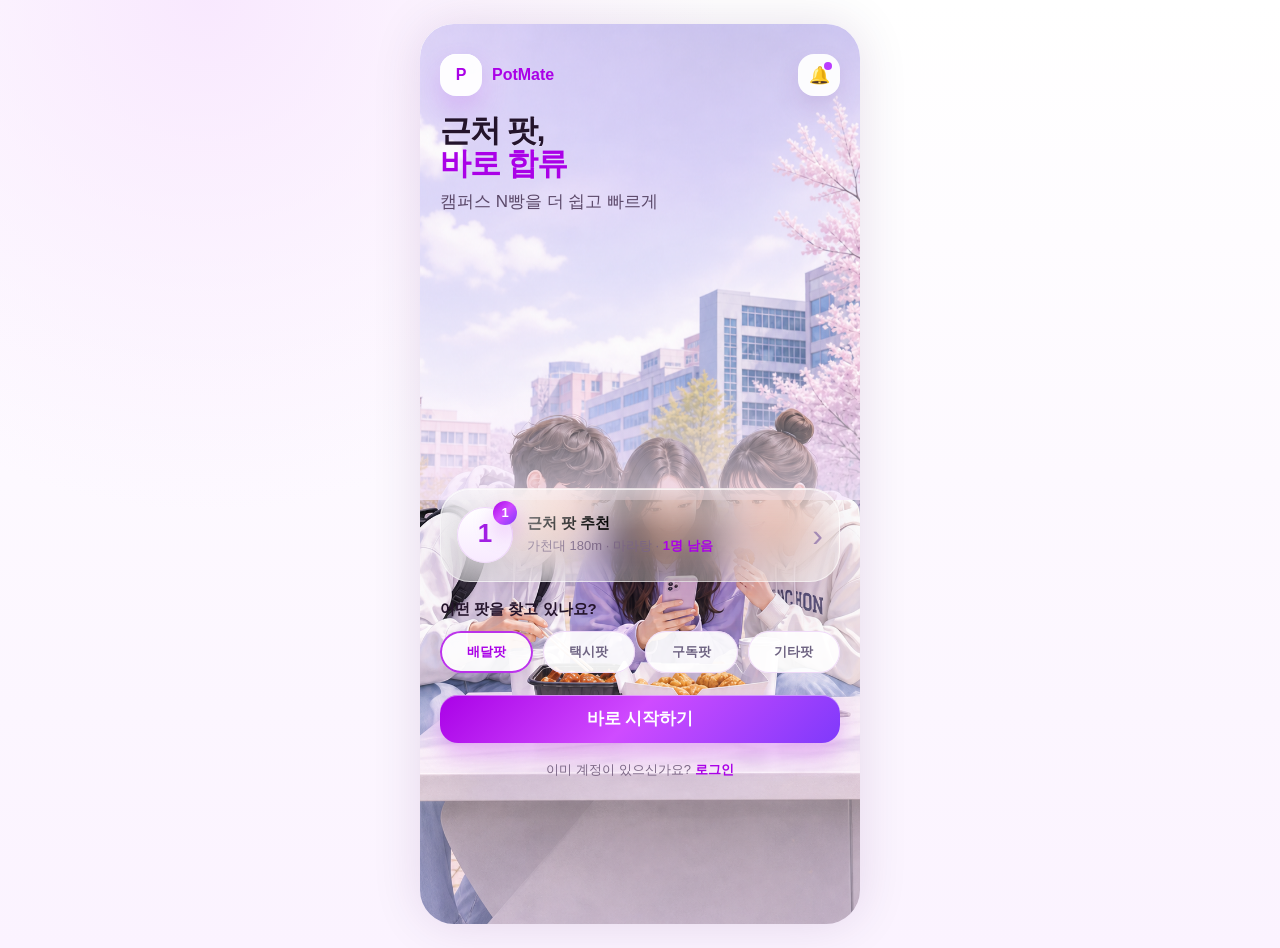
==== potmate_demo.html @ 14257d9a "style: refine onboarding spotlight and home card sizing" ====
<!DOCTYPE html>
<html lang="ko">
<head>
  <meta charset="UTF-8">
  <meta name="viewport" content="width=device-width, initial-scale=1.0">
  <title>팟메이트(PotMate) 데모</title>
  <style>
:root {
  --color-main: #AA01E7;
  --color-soft: #F8E7FE;
  --color-ink: #24142B;
  --color-muted: #7B6685;
  --color-line: #EFD8F8;
  --color-card: rgba(255, 255, 255, 0.9);
  --color-success: #1E9B68;
  --color-warning: #D86A00;
  --gradient-main: linear-gradient(135deg, #AA01E7 0%, #CF4BFF 48%, #7F39FB 100%);
  --gradient-soft: linear-gradient(145deg, #FFFFFF 0%, #F8E7FE 100%);
  --gradient-onboarding: linear-gradient(160deg, #FFFFFF 0%, #FDF7FF 34%, #F8E7FE 68%, #F1D8FB 100%);
  --gradient-hub: linear-gradient(145deg, rgba(255, 255, 255, 0.98) 0%, rgba(248, 231, 254, 0.96) 44%, rgba(241, 216, 251, 0.95) 100%);
  --shadow-card: 0 18px 42px rgba(91, 17, 125, 0.14);
  --shadow-button: 0 12px 24px rgba(170, 1, 231, 0.28), inset 0 1px 0 rgba(255, 255, 255, 0.45);
  font-family: "Pretendard", "SUIT", -apple-system, BlinkMacSystemFont, "Segoe UI", sans-serif;
}

* {
  box-sizing: border-box;
}

html,
body {
  min-height: 100%;
}

body {
  min-height: 100vh;
  margin: 0;
  color: var(--color-ink);
  background:
    radial-gradient(circle at 16% 0%, rgba(248, 231, 254, 0.95), transparent 32rem),
    linear-gradient(180deg, #fff 0%, #fbf3ff 100%);
}

button,
input,
select,
textarea {
  font: inherit;
}

button {
  border: 0;
  cursor: pointer;
}

em {
  font-style: normal;
}

.mobile-shell {
  position: relative;
  width: min(100%, 440px);
  min-height: 100vh;
  margin: 0 auto;
  overflow: hidden;
  background: linear-gradient(180deg, #fff 0%, #fdf8ff 48%, #f8edff 100%);
  box-shadow: 0 0 50px rgba(58, 19, 84, 0.12);
}

.screen {
  min-height: 100vh;
  padding: 22px 18px 102px;
}

.screen-enter {
  animation: screenEnter 220ms ease;
}

@keyframes screenEnter {
  from {
    opacity: 0;
    transform: translateY(8px);
  }
  to {
    opacity: 1;
    transform: translateY(0);
  }
}

.onboarding-screen {
  position: relative;
  display: grid;
  align-content: start;
  gap: 18px;
  min-height: 100vh;
  padding: 30px 20px 28px;
  color: var(--color-ink);
  overflow: hidden;
  isolation: isolate;
  background:
    radial-gradient(circle at 18% 14%, rgba(255, 255, 255, 0.92), transparent 9rem),
    radial-gradient(circle at 82% 10%, rgba(222, 180, 247, 0.5), transparent 8rem),
    radial-gradient(circle at 70% 78%, rgba(170, 1, 231, 0.12), transparent 11rem),
    var(--gradient-onboarding);
}

.onboarding-screen > * {
  position: relative;
  z-index: 1;
}

.onboarding-screen--scene {
  background:
    radial-gradient(circle at 16% 10%, rgba(255, 255, 255, 0.88), transparent 10rem),
    radial-gradient(circle at 84% 8%, rgba(231, 198, 250, 0.48), transparent 11rem),
    linear-gradient(180deg, rgba(255, 255, 255, 0.88) 0%, rgba(255, 255, 255, 0.58) 17%, rgba(255, 255, 255, 0.14) 36%, rgba(250, 240, 255, 0.18) 58%, rgba(247, 231, 254, 0.84) 100%);
}

.onboarding-scene-layer,
.onboarding-screen--scene::before {
  position: absolute;
  inset: 0;
}

.onboarding-scene-layer {
  z-index: 0;
  background-repeat: no-repeat;
  background-position: center top;
  background-size: 112% auto;
  transform: scale(1.02);
  pointer-events: none;
}

.onboarding-screen--scene::before {
  content: "";
  z-index: 0;
  pointer-events: none;
  background:
    linear-gradient(180deg, rgba(255, 255, 255, 0.72) 0%, rgba(255, 255, 255, 0.44) 16%, rgba(255, 255, 255, 0.08) 31%, rgba(255, 255, 255, 0) 43%, rgba(255, 255, 255, 0.04) 56%, rgba(247, 236, 253, 0.38) 74%, rgba(247, 236, 253, 0.92) 100%);
}

.onboarding-header,
.onboarding-brand,
.onboarding-action-card {
  display: flex;
  align-items: center;
}

.onboarding-header {
  justify-content: space-between;
}

.onboarding-brand {
  gap: 10px;
  font-weight: 900;
  color: var(--color-main);
}

.brand-icon {
  display: grid;
  width: 42px;
  height: 42px;
  place-items: center;
  border-radius: 16px;
  color: var(--color-main);
  background: rgba(255, 255, 255, 0.96);
  box-shadow: inset 0 1px 0 #fff, 0 14px 30px rgba(170, 1, 231, 0.16);
}

.onboarding-alert {
  position: relative;
  display: grid;
  width: 42px;
  height: 42px;
  place-items: center;
  border-radius: 16px;
  color: #6d2cc4;
  background: rgba(255, 255, 255, 0.94);
  box-shadow: 0 12px 26px rgba(89, 21, 124, 0.12);
  font-size: 17px;
}

.onboarding-alert i {
  position: absolute;
  top: 8px;
  right: 8px;
  width: 8px;
  height: 8px;
  border-radius: 50%;
  background: #bb3cff;
}

.onboarding-copy h1 {
  margin: 0;
  font-size: 31px;
  line-height: 1.08;
  letter-spacing: -0.04em;
  text-shadow: 0 1px 0 rgba(255, 255, 255, 0.22);
}

.onboarding-copy h1 span {
  color: var(--color-main);
}

.onboarding-copy p {
  margin: 10px 0 0;
  color: rgba(76, 57, 90, 0.9);
  font-size: 17px;
  line-height: 1.35;
}

.onboarding-photo-card {
  min-height: 272px;
  margin: -4px -20px -30px;
  background: transparent;
  box-shadow: none;
}

.onboarding-photo {
  width: 100%;
  height: 100%;
  background:
    linear-gradient(180deg, rgba(255, 255, 255, 0) 0%, rgba(255, 255, 255, 0.02) 54%, rgba(248, 233, 254, 0.74) 100%);
}

.onboarding-card-stack {
  display: grid;
  gap: 14px;
  margin-top: 0;
}

.onboarding-action-card {
  gap: 14px;
  padding: 18px 16px;
  border: 1px solid rgba(255, 255, 255, 0.58);
  border-radius: 24px;
  background: rgba(255, 255, 255, 0.42);
  box-shadow: 0 18px 40px rgba(82, 19, 114, 0.1);
  backdrop-filter: blur(18px) saturate(1.08);
}

.onboarding-action-card--spotlight {
  position: relative;
  width: 100%;
  text-align: left;
  border-radius: 30px;
  background:
    linear-gradient(145deg, rgba(255, 255, 255, 0.5) 0%, rgba(255, 255, 255, 0.2) 48%, rgba(255, 255, 255, 0.3) 100%);
  box-shadow:
    inset 0 1px 0 rgba(255, 255, 255, 0.72),
    inset 0 -12px 24px rgba(255, 255, 255, 0.08),
    0 22px 42px rgba(82, 19, 114, 0.12);
  backdrop-filter: blur(22px) saturate(1.15);
}

.onboarding-action-card--spotlight::before {
  content: "";
  position: absolute;
  inset: 1px;
  border-radius: 29px;
  background:
    radial-gradient(circle at 18% 16%, rgba(255, 255, 255, 0.55), transparent 28%),
    linear-gradient(180deg, rgba(255, 255, 255, 0.16) 0%, rgba(255, 255, 255, 0) 45%);
  pointer-events: none;
}

.onboarding-action-icon {
  position: relative;
  display: grid;
  width: 56px;
  height: 56px;
  flex: 0 0 56px;
  place-items: center;
  border-radius: 50%;
  color: #a220e4;
  background: linear-gradient(180deg, #fff 0%, #f8eaff 100%);
  box-shadow: inset 0 0 0 1px rgba(239, 216, 248, 0.95);
  font-size: 26px;
  font-weight: 900;
}

.onboarding-action-icon--pin span {
  position: relative;
  top: -1px;
}

.onboarding-action-icon--pin::after {
  content: "1";
  position: absolute;
  top: -6px;
  right: -4px;
  display: grid;
  width: 24px;
  height: 24px;
  place-items: center;
  border-radius: 50%;
  color: #fff;
  background: var(--gradient-main);
  box-shadow: 0 10px 22px rgba(170, 1, 231, 0.24);
  font-size: 13px;
}

.onboarding-action-copy {
  min-width: 0;
  flex: 1 1 auto;
}

.onboarding-action-copy strong {
  display: block;
  margin-bottom: 4px;
  font-size: 15px;
  white-space: nowrap;
  overflow: hidden;
  text-overflow: ellipsis;
}

.onboarding-action-copy p {
  margin: 0;
  color: var(--color-muted);
  font-size: 13px;
  line-height: 1.4;
  white-space: nowrap;
  overflow: hidden;
  text-overflow: ellipsis;
}

.onboarding-action-copy em {
  color: var(--color-main);
  font-weight: 900;
}

.onboarding-action-arrow {
  color: #a38ab4;
  font-size: 32px;
  line-height: 1;
}

.onboarding-chip-block {
  display: grid;
  gap: 12px;
}

.onboarding-chip-title {
  font-size: 15px;
}

.onboarding-chip-row {
  display: grid;
  grid-template-columns: repeat(4, minmax(0, 1fr));
  gap: 10px;
}

.onboarding-chip {
  display: inline-flex;
  min-height: 42px;
  align-items: center;
  justify-content: center;
  padding: 0 10px;
  border-radius: 999px;
  color: #6d6281;
  background: rgba(255, 255, 255, 0.92);
  box-shadow: inset 0 0 0 1px rgba(239, 216, 248, 0.92), 0 8px 18px rgba(89, 21, 124, 0.06);
  font-size: 13px;
  font-weight: 800;
  white-space: nowrap;
}

.onboarding-chip-button {
  width: 100%;
}

.onboarding-chip.is-active {
  color: var(--color-main);
  box-shadow: inset 0 0 0 2px rgba(170, 1, 231, 0.8), 0 10px 20px rgba(89, 21, 124, 0.08);
}

.onboarding-start-button {
  min-height: 56px;
  margin-top: 4px;
  font-size: 17px;
}

.onboarding-login-note {
  margin: 0;
  color: var(--color-muted);
  text-align: center;
  font-size: 13px;
}

.onboarding-login-note span {
  color: var(--color-main);
  font-weight: 900;
}

.onboarding-login-link {
  display: inline-flex;
  align-items: center;
  padding: 0;
  color: var(--color-main);
  background: transparent;
  font-weight: 900;
}

.login-card {
  padding: 18px;
  backdrop-filter: blur(16px);
}

.login-form {
  gap: 16px;
}

.floating-preview,
.form-stack,
.detail-stack,
.payment-stack,
.timeline-list,
.chat-list,
.coupon-grid {
  display: grid;
  gap: 14px;
}

.preview-card,
.glass-card,
.pot-card,
.history-card,
.settlement-row,
.coupon-card {
  border: 1px solid rgba(255, 255, 255, 0.88);
  border-radius: 24px;
  background: rgba(255, 255, 255, 0.82);
  box-shadow: var(--shadow-card);
}

.preview-card {
  padding: 18px;
  backdrop-filter: blur(16px);
}

.student-chip-row {
  display: flex;
  flex-wrap: wrap;
  gap: 8px;
  margin-top: 22px;
}

.student-chip-row--compact {
  margin-top: 18px;
}

.student-chip {
  display: inline-flex;
  align-items: center;
  min-height: 34px;
  padding: 0 14px;
  border-radius: 999px;
  color: #7d35b7;
  background: rgba(255, 255, 255, 0.82);
  box-shadow: inset 0 0 0 1px rgba(239, 216, 248, 0.92);
  font-size: 12px;
  font-weight: 800;
}

.home-hero-note {
  display: inline-flex;
  align-items: center;
  min-height: 32px;
  padding: 0 12px;
  border-radius: 999px;
  color: #8b2bc8;
  background: rgba(255, 255, 255, 0.86);
  box-shadow: inset 0 0 0 1px rgba(239, 216, 248, 0.92);
  font-size: 12px;
  font-weight: 900;
}

.hero-spotlight-card,
.hero-stat-card {
  border: 1px solid rgba(255, 255, 255, 0.88);
  background: rgba(255, 255, 255, 0.9);
  box-shadow: var(--shadow-card);
}

.hero-spotlight-card {
  display: grid;
  gap: 6px;
  margin-top: 16px;
  padding: 16px 18px;
  border-radius: 24px;
}

.hero-spotlight-card--inline {
  margin-top: 18px;
}

.hero-spotlight-card strong,
.hero-stat-card strong {
  font-size: 16px;
}

.hero-spotlight-card span,
.hero-stat-card span {
  color: var(--color-muted);
  line-height: 1.45;
}

.hero-stat-card {
  padding: 18px;
  border-radius: 24px;
  backdrop-filter: blur(14px);
}

.preview-card strong {
  display: block;
  margin-bottom: 6px;
}

.preview-card span,
.page-title p,
.card-copy,
.inline-note,
.history-card span,
.announcement,
.timeline-item p,
.coupon-card p,
.hub-highlight p {
  color: var(--color-muted);
  line-height: 1.55;
}

.gradient-button,
.secondary-button,
.ghost-button,
.danger-button {
  display: inline-flex;
  min-height: 48px;
  align-items: center;
  justify-content: center;
  gap: 8px;
  padding: 0 18px;
  border-radius: 18px;
  font-weight: 800;
  white-space: nowrap;
  line-height: 1.1;
}

.gradient-button {
  color: #fff;
  background: var(--gradient-main);
  box-shadow: var(--shadow-button);
}

.secondary-button {
  color: var(--color-main);
  background: #fff;
  box-shadow: inset 0 0 0 1px var(--color-line), 0 12px 26px rgba(80, 17, 110, 0.1);
}

.ghost-button {
  min-height: 38px;
  color: var(--color-main);
  background: var(--color-soft);
}

.danger-button {
  color: #B4234B;
  background: #FFE9F0;
}

.full-button {
  width: 100%;
}

.topbar,
.section-heading,
.pot-card__head,
.pot-card__footer,
.info-row,
.history-card,
.settlement-row,
.chat-header__title {
  display: flex;
  align-items: center;
  justify-content: space-between;
  gap: 12px;
}

.topbar {
  margin-bottom: 18px;
}

.topbar--hub {
  margin-bottom: 16px;
}

.location-pill,
.status-pill,
.category-badge,
.trust-badge {
  display: inline-flex;
  align-items: center;
  gap: 6px;
  border-radius: 999px;
  font-size: 12px;
  font-weight: 800;
}

.location-pill {
  padding: 9px 12px;
  color: var(--color-main);
  background: var(--color-soft);
}

.status-pill {
  padding: 7px 10px;
  color: #6D22BC;
  background: #F1DDFF;
}

.category-badge {
  padding: 6px 9px;
  color: #fff;
  background: var(--gradient-main);
}

.trust-row {
  display: flex;
  flex-wrap: wrap;
  gap: 8px;
}

.trust-badge {
  padding: 7px 10px;
  color: var(--color-main);
  background: rgba(248, 231, 254, 0.9);
}

.hub-highlight {
  margin-bottom: 18px;
  padding: 22px;
  border-radius: 30px;
  background: var(--gradient-hub);
  box-shadow: var(--shadow-card);
}

.hub-highlight__label {
  display: inline-flex;
  padding: 6px 10px;
  border-radius: 999px;
  color: var(--color-main);
  background: rgba(255, 255, 255, 0.9);
  font-size: 12px;
  font-weight: 800;
}

.hub-highlight h1,
.page-title h1,
.detail-hero h1,
.join-summary h1 {
  margin: 12px 0 10px;
  font-size: 29px;
  line-height: 1.18;
}

.hub-summary-grid,
.meta-grid,
.spotlight-grid,
.wallet-quick-charge,
.stage-track,
.host-actions,
.filter-row {
  display: grid;
  gap: 10px;
}

.hub-summary-grid {
  grid-template-columns: repeat(2, minmax(0, 1fr));
  margin-top: 16px;
}

.hub-stat {
  padding: 14px;
  border-radius: 18px;
  background: rgba(255, 255, 255, 0.76);
  box-shadow: inset 0 1px 0 #fff;
}

.hub-stat span,
.hub-stat__meta,
.filter-field span,
.form-field span,
.message-name,
.participant-count,
.timeline-item p,
.chat-header__title span {
  font-size: 12px;
  font-weight: 700;
}

.hub-stat strong {
  display: block;
  margin: 6px 0 2px;
  font-size: 18px;
}

.search-box,
.filter-field,
.form-field {
  display: grid;
  gap: 7px;
}

.search-box {
  margin: 18px 0 14px;
}

.search-box input,
.filter-field select,
.form-field input,
.form-field select,
.form-field textarea {
  width: 100%;
  border: 1px solid var(--color-line);
  border-radius: 18px;
  outline: none;
  color: var(--color-ink);
  background: rgba(255, 255, 255, 0.92);
  box-shadow: inset 0 1px 0 #fff, 0 10px 22px rgba(80, 17, 110, 0.08);
}

.search-box input,
.filter-field select,
.form-field input,
.form-field select {
  min-height: 48px;
  padding: 0 14px;
}

.form-field textarea {
  min-height: 104px;
  padding: 14px;
  resize: vertical;
}

.filter-row {
  grid-template-columns: 1fr 1fr;
  margin-bottom: 14px;
}

.category-tabs {
  display: flex;
  gap: 8px;
  overflow-x: auto;
  padding: 2px 0 12px;
  scrollbar-width: none;
}

.category-tabs button {
  flex: 0 0 auto;
  min-height: 38px;
  padding: 0 14px;
  border-radius: 999px;
  color: var(--color-muted);
  background: #fff;
  box-shadow: inset 0 0 0 1px var(--color-line);
}

.category-tabs button.is-active {
  color: #fff;
  background: var(--gradient-main);
  box-shadow: var(--shadow-button);
}

.home-section {
  display: grid;
  gap: 12px;
  margin-top: 20px;
}

.home-section h2,
.timeline-card h2 {
  margin: 0;
  font-size: 18px;
}

.section-heading span {
  color: var(--color-muted);
  font-size: 12px;
  font-weight: 800;
  white-space: nowrap;
}

.closing-soon-section .section-heading span {
  color: var(--color-warning);
}

.pot-list {
  display: grid;
  gap: 16px;
}

.spotlight-grid {
  grid-template-columns: 1fr;
}

.pot-card {
  padding: 20px;
  background: var(--gradient-soft);
}

.pot-card--compact {
  padding: 18px;
}

.pot-card h2 {
  margin: 14px 0 8px;
  font-size: 19px;
  white-space: nowrap;
  overflow: hidden;
  text-overflow: ellipsis;
}

.pot-card .card-copy,
.pot-card .inline-note,
.meta-chip,
.meta-chip strong {
  white-space: nowrap;
  overflow: hidden;
  text-overflow: ellipsis;
}

.pot-card__footer {
  align-items: center;
}

.pot-card__cta {
  min-width: fit-content;
  min-height: 42px;
  padding: 0 16px;
  border-radius: 16px;
  font-size: 14px;
  flex: 0 0 auto;
}

.meta-grid {
  grid-template-columns: repeat(2, minmax(0, 1fr));
  margin: 14px 0 16px;
}

.meta-chip {
  min-width: 0;
  padding: 12px;
  border-radius: 16px;
  color: var(--color-muted);
  background: rgba(255, 255, 255, 0.76);
  font-size: 12px;
}

.meta-chip strong,
.timeline-item strong,
.history-card strong {
  display: block;
  margin-top: 4px;
  color: var(--color-ink);
  font-size: 14px;
}

.glass-card {
  padding: 18px;
}

.detail-hero,
.join-summary {
  text-align: left;
}

.detail-grid,
.timeline-card {
  margin-top: 14px;
}

.timeline-item {
  display: grid;
  grid-template-columns: 18px minmax(0, 1fr);
  gap: 12px;
  align-items: start;
}

.timeline-dot {
  width: 12px;
  height: 12px;
  margin-top: 4px;
  border-radius: 50%;
  background: #E6D3F3;
  box-shadow: 0 0 0 4px rgba(248, 231, 254, 0.8);
}

.timeline-item.is-done .timeline-dot {
  background: var(--color-success);
}

.timeline-item.is-current .timeline-dot {
  background: var(--color-main);
}

.participant-strip {
  display: flex;
  align-items: center;
  gap: 8px;
  margin-top: 14px;
}

.avatar,
.message-profile {
  display: grid;
  place-items: center;
  border-radius: 50%;
  color: #fff;
  background: var(--gradient-main);
  font-weight: 900;
}

.avatar {
  width: 36px;
  height: 36px;
  font-size: 12px;
}

.participant-count {
  color: var(--color-muted);
}

.back-button {
  width: 42px;
  height: 42px;
  border-radius: 16px;
  color: var(--color-main);
  background: var(--color-soft);
  font-size: 24px;
  font-weight: 900;
}

.fixed-action {
  position: sticky;
  bottom: 84px;
  margin-top: 18px;
}

.price-xl {
  display: block;
  margin: 16px 0;
  color: var(--color-main);
  font-size: 36px;
}

.notice {
  padding: 14px;
  border-radius: 18px;
  color: #6D22BC;
  background: var(--color-soft);
  line-height: 1.5;
}

.notice--warning {
  color: var(--color-warning);
}

.chat-header {
  position: sticky;
  top: 0;
  z-index: 2;
  margin: -22px -18px 20px;
  padding: 20px 18px 22px;
  color: #fff;
  background: var(--gradient-main);
  box-shadow: 0 14px 26px rgba(85, 0, 134, 0.18);
}

.chat-header strong {
  display: block;
  font-size: 20px;
}

.settlement-stage {
  margin-bottom: 14px;
}

.stage-track {
  grid-template-columns: repeat(3, minmax(0, 1fr));
}

.stage-step {
  padding: 12px;
  border-radius: 18px;
  background: rgba(255, 255, 255, 0.82);
  box-shadow: inset 0 0 0 1px rgba(239, 216, 248, 0.9);
}

.stage-step strong {
  display: block;
  font-size: 13px;
}

.stage-step span {
  color: var(--color-muted);
  font-size: 11px;
}

.stage-step.is-done {
  background: rgba(232, 251, 243, 0.96);
}

.stage-step.is-done strong {
  color: var(--color-success);
}

.stage-step.is-current {
  background: rgba(248, 231, 254, 0.96);
  box-shadow: inset 0 0 0 1px rgba(170, 1, 231, 0.22);
}

.stage-step.is-current strong {
  color: var(--color-main);
}

.host-actions {
  grid-template-columns: repeat(3, minmax(0, 1fr));
  margin-bottom: 14px;
}

.host-actions button {
  min-height: 40px;
  border-radius: 14px;
  color: var(--color-main);
  background: #fff;
  padding: 0 10px;
  font-size: 11px;
  font-weight: 900;
  box-shadow: 0 10px 20px rgba(80, 17, 110, 0.08);
  white-space: nowrap;
}

.announcement {
  padding: 16px;
  border-radius: 18px;
  background: #F5E6FF;
  font-weight: 800;
}

.chat-list {
  margin: 18px 0;
}

.message-row {
  display: grid;
  grid-template-columns: 40px minmax(0, 1fr);
  align-items: end;
  gap: 10px;
  margin: 4px 0;
}

.message-row.is-own {
  grid-template-columns: minmax(0, 1fr);
  justify-items: end;
}

.message-profile {
  width: 40px;
  height: 40px;
  font-size: 13px;
  box-shadow: 0 10px 20px rgba(170, 1, 231, 0.18);
}

.message-body {
  display: grid;
  max-width: 84%;
  gap: 6px;
}

.message-row:not(.is-own) .message-body {
  justify-items: start;
}

.message-row.is-own .message-body {
  justify-items: end;
}

.message-name {
  display: inline-flex;
  align-items: center;
  gap: 6px;
  color: var(--color-muted);
}

.host-badge {
  padding: 3px 7px;
  border-radius: 999px;
  color: var(--color-main);
  background: var(--color-soft);
  font-size: 11px;
  font-weight: 900;
}

.message {
  max-width: 100%;
  padding: 14px 16px;
  border-radius: 20px;
  background: #fff;
  box-shadow: 0 10px 22px rgba(80, 17, 110, 0.08);
  line-height: 1.5;
}

.message.mine {
  color: #fff;
  background: var(--gradient-main);
}

.message.system {
  justify-self: center;
  max-width: 100%;
  color: var(--color-main);
  background: var(--color-soft);
  text-align: center;
  font-weight: 800;
}

.chat-input {
  position: sticky;
  bottom: 78px;
  display: grid;
  grid-template-columns: 1fr 74px;
  gap: 10px;
  margin-top: 18px;
  padding-top: 16px;
  background: linear-gradient(180deg, rgba(253, 248, 255, 0), #fdf8ff 35%);
}

.chat-input input {
  min-width: 0;
  border: 1px solid var(--color-line);
  border-radius: 18px;
  padding: 0 14px;
}

.history-card,
.settlement-row,
.coupon-card {
  padding: 14px;
  background: #fff;
}

.history-card__meta {
  text-align: right;
}

.wallet-card {
  overflow: hidden;
  color: #fff;
  background: var(--gradient-main);
}

.wallet-card .price-xl,
.wallet-card p {
  color: #fff;
}

.wallet-quick-charge {
  grid-template-columns: repeat(4, minmax(0, 1fr));
  margin: 14px 0 10px;
}

.quick-charge-button {
  min-height: 54px;
  padding: 0 10px;
  font-size: 13px;
}

.coupon-card span {
  display: inline-flex;
  margin-bottom: 8px;
  padding: 6px 10px;
  border-radius: 999px;
  color: var(--color-main);
  background: var(--color-soft);
  font-size: 11px;
  font-weight: 800;
}

.coupon-card strong {
  display: block;
  margin-bottom: 4px;
  font-size: 15px;
}

.empty-state {
  padding: 28px 18px;
  border-radius: 18px;
  color: var(--color-muted);
  background: rgba(255, 255, 255, 0.76);
  text-align: center;
}

.bottom-nav {
  position: fixed;
  right: 0;
  bottom: 0;
  left: 0;
  z-index: 4;
  width: min(100%, 440px);
  margin: 0 auto;
  display: grid;
  grid-template-columns: repeat(4, 1fr);
  gap: 6px;
  padding: 10px 12px 14px;
  border-top: 1px solid rgba(239, 216, 248, 0.9);
  background: rgba(255, 255, 255, 0.88);
  box-shadow: 0 -16px 36px rgba(80, 17, 110, 0.12);
  backdrop-filter: blur(16px);
}

.bottom-nav button {
  min-height: 52px;
  border-radius: 18px;
  color: var(--color-muted);
  background: transparent;
  font-size: 12px;
  font-weight: 900;
  white-space: nowrap;
}

.bottom-nav button.is-active {
  color: var(--color-main);
  background: var(--color-soft);
}

.toast {
  position: fixed;
  right: 50%;
  bottom: 92px;
  z-index: 9;
  width: min(360px, calc(100% - 36px));
  padding: 14px 16px;
  border-radius: 18px;
  color: #fff;
  background: rgba(36, 20, 43, 0.92);
  box-shadow: 0 16px 34px rgba(36, 20, 43, 0.26);
  opacity: 0;
  pointer-events: none;
  transform: translate(50%, 14px);
  transition: 180ms ease;
}

.toast.is-visible {
  opacity: 1;
  transform: translate(50%, 0);
}

@media (min-width: 720px) {
  body {
    padding: 24px 0;
  }

  .mobile-shell {
    min-height: calc(100vh - 48px);
    border-radius: 34px;
  }

  .bottom-nav {
    bottom: 24px;
    border-radius: 0 0 34px 34px;
  }
}

@media (max-width: 420px) {
  .screen {
    padding-right: 14px;
    padding-left: 14px;
  }

  .hub-highlight h1,
  .page-title h1,
  .detail-hero h1,
  .join-summary h1 {
    font-size: 25px;
  }

  .onboarding-hero h1 {
    font-size: 34px;
  }

  .host-actions,
  .wallet-quick-charge,
  .filter-row,
  .hub-summary-grid,
  .meta-grid,
  .stage-track {
    grid-template-columns: 1fr;
  }
}

  </style>
</head>
<body>
  <main id="app" class="mobile-shell" aria-live="polite"></main>
  <div id="toast" class="toast" role="status" aria-live="polite"></div>

  <script>
/* js/potmate-data.js */
window.PotMateSeed = {
  user: {
    id: 'me',
    name: '민아',
    avatar: '민',
    campus: '가천대학교',
    role: 'student',
    locationLabel: '비전타워 앞',
    verifiedDistanceMeters: 220
  },
  pointBalance: 28000,
  chargeOptions: [5000, 10000, 30000, 50000],
  activeChatId: 'pot-taxi-1',
  promoBanners: [
    {
      id: 'promo-food',
      label: '제휴 쿠폰',
      title: '배달팟 첫 참여 2,000원 할인',
      description: '오늘 23:59까지 사용 가능'
    }
  ],
  coupons: [
    {
      id: 'coupon-first',
      title: '첫 참여 할인',
      benefit: '2,000원 즉시 차감',
      appliesTo: '배달팟'
    },
    {
      id: 'coupon-cafe',
      title: '카페팟 전용 쿠폰',
      benefit: '1,000원 할인',
      appliesTo: '기타팟'
    }
  ],
  pots: [
    {
      id: 'pot-delivery-1',
      category: '배달팟',
      subCategory: '마라탕',
      title: '마라탕 같이 시켜요',
      description: '최소 주문금액 맞추고 비전타워 1층에서 바로 받아가요.',
      host: { id: 'host-1', name: '서휘', avatar: '서' },
      currentMembers: 3,
      maxMembers: 4,
      participants: [
        { id: 'host-1', name: '서휘', avatar: '서', paid: true },
        { id: 'mate-1', name: '지민', avatar: '지', paid: false },
        { id: 'mate-2', name: '유리', avatar: '유', paid: false }
      ],
      waitingParticipants: [],
      perPersonAmount: 12000,
      distanceMeters: 180,
      joinRadiusMeters: 300,
      locationSummary: '비전타워 1층 로비',
      deadlineLabel: '18분 후 마감',
      recruitStatus: '마감임박',
      settlementStage: '정산 대기',
      urgencyLabel: '1명 남음',
      urgencyRank: 1,
      trustBadges: ['위치인증', '방장인증', '안전정산'],
      detail: {
        subCategory: '마라탕',
        menuHighlight: '소고기 마라탕 + 꿔바로우',
        orderTime: '오늘 18:40',
        pickupPoint: '비전타워 1층 로비'
      },
      timeline: [
        { label: '모집 시작', state: 'done' },
        { label: '주문 예정', state: 'current' },
        { label: '정산 완료', state: 'pending' }
      ]
    },
    {
      id: 'pot-taxi-1',
      category: '택시팟',
      subCategory: '심야귀가',
      title: '강남역 11번 출구 택시팟',
      description: '정문 앞에서 만나 강남역까지 바로 이동해요. 출발 전에 정산 요청할게요.',
      host: { id: 'me', name: '민아', avatar: '민', isMe: true },
      currentMembers: 3,
      maxMembers: 4,
      participants: [
        { id: 'me', name: '민아', avatar: '민', paid: true, isMe: true },
        { id: 'mate-3', name: '도윤', avatar: '도', paid: false },
        { id: 'mate-4', name: '하린', avatar: '하', paid: false }
      ],
      waitingParticipants: [{ id: 'wait-1', name: '수빈', avatar: '수' }],
      perPersonAmount: 6500,
      distanceMeters: 120,
      joinRadiusMeters: 500,
      locationSummary: '정문 앞 택시 승강장',
      deadlineLabel: '27분 후 출발',
      recruitStatus: '모집중',
      settlementStage: '정산 대기',
      urgencyLabel: '한 자리 남음',
      urgencyRank: 2,
      trustBadges: ['위치인증', '방장인증', '안전정산'],
      detail: {
        subCategory: '심야귀가',
        departurePoint: '가천대 정문 앞',
        destination: '강남역 11번 출구',
        departureTime: '오늘 21:20',
        estimatedFare: '총 26,000원 예상'
      },
      timeline: [
        { label: '모집 시작', state: 'done' },
        { label: '출발 대기', state: 'current' },
        { label: '정산 완료', state: 'pending' }
      ]
    },
    {
      id: 'pot-sub-1',
      category: '구독팟',
      subCategory: 'OTT',
      title: '넷플릭스 프리미엄 4인팟',
      description: '이번 달 프리미엄 남은 자리 한 명 구해요. 정산 완료되면 바로 계정 공유해요.',
      host: { id: 'host-3', name: '유진', avatar: '유' },
      currentMembers: 3,
      maxMembers: 4,
      participants: [
        { id: 'host-3', name: '유진', avatar: '유', paid: true },
        { id: 'me', name: '민아', avatar: '민', paid: false, isMe: true },
        { id: 'mate-5', name: '준호', avatar: '준', paid: true }
      ],
      waitingParticipants: [],
      perPersonAmount: 4250,
      distanceMeters: 90,
      joinRadiusMeters: 500,
      locationSummary: '온라인 공유',
      deadlineLabel: '오늘 23:50 마감',
      recruitStatus: '모집중',
      settlementStage: '정산 요청됨',
      urgencyLabel: '정산 요청됨',
      urgencyRank: 3,
      trustBadges: ['방장인증', '안전정산'],
      detail: {
        subCategory: 'OTT',
        serviceName: '넷플릭스 프리미엄',
        period: '2026.05.01 - 2026.05.31',
        seatType: '4인 공유'
      },
      timeline: [
        { label: '자리 모집', state: 'done' },
        { label: '정산 요청됨', state: 'current' },
        { label: '공유 시작', state: 'pending' }
      ]
    },
    {
      id: 'pot-etc-1',
      category: '기타팟',
      subCategory: '공동구매',
      title: '시험기간 간식 공동구매',
      description: '쿠키랑 커피를 같이 주문해서 중앙도서관 라운지에서 나눠요.',
      host: { id: 'host-4', name: '채린', avatar: '채' },
      currentMembers: 5,
      maxMembers: 8,
      participants: [
        { id: 'host-4', name: '채린', avatar: '채', paid: true },
        { id: 'mate-6', name: '민재', avatar: '민', paid: false }
      ],
      waitingParticipants: [],
      perPersonAmount: 3000,
      distanceMeters: 460,
      joinRadiusMeters: 500,
      locationSummary: '중앙도서관 라운지',
      deadlineLabel: '내일 13:00 마감',
      recruitStatus: '모집중',
      settlementStage: '정산 대기',
      urgencyLabel: '시험기간 추천',
      urgencyRank: 4,
      trustBadges: ['위치인증', '방장인증', '안전정산'],
      detail: {
        subCategory: '공동구매',
        purpose: '시험기간 간식 공동구매',
        place: '중앙도서관 라운지',
        estimatedAmount: '총 24,000원 예상'
      },
      timeline: [
        { label: '모집 시작', state: 'done' },
        { label: '공동 구매', state: 'current' },
        { label: '정산 완료', state: 'pending' }
      ]
    }
  ],
  chats: {
    'pot-delivery-1': {
      potId: 'pot-delivery-1',
      notice: '비전타워 1층 로비에서 만나고, 정산은 주문 직후 안전결제로 요청할게요.',
      messages: [
        { from: 'host-1', name: '서휘', text: '마라탕은 2단계로 주문할게요.', type: 'host' },
        { from: 'mate-1', name: '지민', text: '좋아요. 꿔바로우도 같이 먹고 싶어요.', type: 'member' }
      ]
    },
    'pot-taxi-1': {
      potId: 'pot-taxi-1',
      notice: '정문 앞 택시 승강장에서 만나면 출발 전에 정산 요청 보낼게요.',
      messages: [
        { from: 'me', name: '민아', text: '21시 20분에 정문 앞에서 출발할게요.', type: 'mine', mine: true },
        { from: 'mate-3', name: '도윤', text: '도착하면 채팅 남길게요.', type: 'member' }
      ]
    },
    'pot-sub-1': {
      potId: 'pot-sub-1',
      notice: '정산 완료되면 바로 계정 초대 링크 보낼게요.',
      messages: [
        { from: 'system', text: '정산 요청이 도착했어요. 1인당 4,250원을 결제해 주세요.', type: 'system', system: true },
        { from: 'host-3', name: '유진', text: '정산 끝나면 프로필 공유해드릴게요.', type: 'host' }
      ]
    }
  },
  settlements: [
    { id: 'set-1', potId: 'pot-sub-1', title: '넷플릭스 프리미엄 4인팟', amount: 4250, status: '정산 요청됨', date: '오늘' }
  ],
  payments: [
    { id: 'charge-1', title: '포인트 충전', category: '포인트', amount: 10000, status: '충전 완료', date: '오늘' },
    { id: 'pay-1', potId: 'pot-sub-1', title: '넷플릭스 프리미엄 4인팟', category: '구독팟', amount: 4250, status: '정산 요청됨', date: '오늘' },
    { id: 'pay-2', potId: 'old-delivery-1', title: '치킨 배달팟', category: '배달팟', amount: 9800, status: '정산 완료', date: '어제' }
  ]
};


/* js/potmate-core.js */
(function (root, factory) {
  if (typeof module === 'object' && module.exports) {
    module.exports = factory();
  } else {
    root.PotMateCore = factory();
  }
})(typeof self !== 'undefined' ? self : this, function () {
  const CATEGORY_FIELDS = {
    '배달팟': ['subCategory', 'menuHighlight', 'orderTime', 'pickupPoint'],
    '택시팟': ['subCategory', 'departurePoint', 'destination', 'departureTime', 'estimatedFare'],
    '구독팟': ['subCategory', 'serviceName', 'period', 'seatType'],
    '기타팟': ['subCategory', 'purpose', 'place', 'estimatedAmount']
  };

  const CATEGORY_DEFAULTS = {
    '배달팟': { joinRadiusMeters: 300, subCategory: '치킨' },
    '택시팟': { joinRadiusMeters: 500, subCategory: '귀가' },
    '구독팟': { joinRadiusMeters: 500, subCategory: 'OTT' },
    '기타팟': { joinRadiusMeters: 500, subCategory: '공동구매' }
  };

  const SETTLEMENT_STAGES = ['정산 대기', '정산 요청됨', '정산 완료'];

  function clone(value) {
    return JSON.parse(JSON.stringify(value));
  }

  function formatWon(amount) {
    return `${Number(amount || 0).toLocaleString('ko-KR')}원`;
  }

  function remainingSeats(pot) {
    return Math.max(Number(pot.maxMembers || 0) - Number(pot.currentMembers || 0), 0);
  }

  function normalizeRecruitStatus(pot) {
    if (Number(pot.currentMembers || 0) >= Number(pot.maxMembers || 0)) return '모집완료';
    if (remainingSeats(pot) <= 1) return '마감임박';
    return pot.recruitStatus || '모집중';
  }

  function searchTextFor(pot) {
    return [
      pot.title,
      pot.category,
      pot.subCategory,
      pot.locationSummary,
      pot.location,
      pot.description,
      pot.urgencyLabel,
      ...(pot.trustBadges || []),
      ...Object.values(pot.detail || {})
    ].filter(Boolean).join(' ').toLowerCase();
  }

  function filterPots(pots, filters) {
    const category = filters.category || '전체';
    const query = (filters.query || '').trim().toLowerCase();
    const radius = Number(filters.radius || 0);

    return pots.filter((pot) => {
      const categoryMatches = category === '전체' || pot.category === category;
      const queryMatches = !query || searchTextFor(pot).includes(query);
      const radiusMatches = !radius || Number(pot.distanceMeters || 0) <= radius;
      return categoryMatches && queryMatches && radiusMatches;
    });
  }

  function sortPots(pots, sortMode) {
    const items = clone(pots);
    if (sortMode === 'urgent') {
      return items.sort((left, right) => {
        const leftRank = Number(left.urgencyRank || 99);
        const rightRank = Number(right.urgencyRank || 99);
        if (leftRank !== rightRank) return leftRank - rightRank;
        return Number(left.distanceMeters || 0) - Number(right.distanceMeters || 0);
      });
    }

    return items.sort((left, right) => {
      const distanceGap = Number(left.distanceMeters || 0) - Number(right.distanceMeters || 0);
      if (distanceGap !== 0) return distanceGap;
      return Number(left.urgencyRank || 99) - Number(right.urgencyRank || 99);
    });
  }

  function buildCategoryStats(pots) {
    return ['배달팟', '택시팟', '구독팟', '기타팟'].map((category) => {
      const items = pots.filter((pot) => pot.category === category && normalizeRecruitStatus(pot) !== '모집완료');
      return {
        category,
        count: items.length,
        closestDistance: items.length ? Math.min(...items.map((pot) => Number(pot.distanceMeters || 0))) : null
      };
    });
  }

  function buildHomeSections(pots, filters) {
    const visible = sortPots(filterPots(pots, filters), filters.sortMode || 'distance');
    const recommended = visible.filter((pot) => normalizeRecruitStatus(pot) !== '모집완료').slice(0, 3);
    const closingSoon = sortPots(
      visible.filter((pot) => normalizeRecruitStatus(pot) === '마감임박' || Number(pot.urgencyRank || 99) <= 2),
      'urgent'
    ).slice(0, 3);
    const categorySpotlights = ['배달팟', '택시팟', '구독팟', '기타팟']
      .map((category) => sortPots(pots.filter((pot) => pot.category === category), filters.sortMode || 'distance')[0])
      .filter(Boolean);

    return {
      visible,
      recommended,
      closingSoon,
      categorySpotlights,
      categoryStats: buildCategoryStats(filterPots(pots, { category: '전체', query: '', radius: filters.radius || 0 }))
    };
  }

  function buildTrustBadges(category, input) {
    const base = ['안전정산'];
    if (category === '배달팟' || category === '택시팟') base.unshift('위치인증');
    base.splice(1, 0, '방장인증');

    if (Array.isArray(input.trustBadges) && input.trustBadges.length) {
      return Array.from(new Set([...base, ...input.trustBadges]));
    }

    return base;
  }

  function buildDetail(category, input) {
    const detail = {};
    (CATEGORY_FIELDS[category] || []).forEach((field) => {
      if (input[field]) detail[field] = input[field];
    });
    return detail;
  }

  function buildTimeline(category) {
    if (category === '배달팟') {
      return [
        { label: '모집 시작', state: 'done' },
        { label: '주문 예정', state: 'current' },
        { label: '정산 완료', state: 'pending' }
      ];
    }
    if (category === '택시팟') {
      return [
        { label: '모집 시작', state: 'done' },
        { label: '출발 대기', state: 'current' },
        { label: '정산 완료', state: 'pending' }
      ];
    }
    if (category === '구독팟') {
      return [
        { label: '자리 모집', state: 'done' },
        { label: '정산 요청', state: 'current' },
        { label: '공유 시작', state: 'pending' }
      ];
    }

    return [
      { label: '모집 시작', state: 'done' },
      { label: '공동 진행', state: 'current' },
      { label: '정산 완료', state: 'pending' }
    ];
  }

  function createPot(input, idFactory) {
    const category = input.category || '기타팟';
    const defaults = CATEGORY_DEFAULTS[category] || CATEGORY_DEFAULTS['기타팟'];
    const host = input.host || { id: 'me', name: '민아', avatar: '민', isMe: true };

    const pot = {
      id: idFactory ? idFactory() : `pot-${Date.now()}`,
      category,
      subCategory: input.subCategory || defaults.subCategory,
      title: input.title || '새 팟',
      description: input.description || '근처 메이트를 빠르게 모아볼까요?',
      host,
      currentMembers: 1,
      maxMembers: Number(input.maxMembers || 4),
      participants: [
        { id: host.id, name: host.name, avatar: host.avatar || host.name[0], paid: true, isMe: Boolean(host.isMe) }
      ],
      waitingParticipants: [],
      perPersonAmount: Number(input.perPersonAmount || 0),
      distanceMeters: Number(input.distanceMeters || 120),
      joinRadiusMeters: Number(input.joinRadiusMeters || defaults.joinRadiusMeters),
      locationSummary: input.locationSummary || input.location || input.pickupPoint || input.departurePoint || input.place || '가천대 정문 근처',
      deadlineLabel: input.deadlineLabel || input.deadline || '오늘 22:00',
      recruitStatus: '모집중',
      settlementStage: '정산 대기',
      urgencyLabel: input.urgencyLabel || '모집 새로 시작',
      urgencyRank: Number(input.urgencyRank || 3),
      trustBadges: buildTrustBadges(category, input),
      detail: buildDetail(category, input),
      timeline: Array.isArray(input.timeline) && input.timeline.length ? clone(input.timeline) : buildTimeline(category)
    };

    pot.recruitStatus = normalizeRecruitStatus(pot);
    return pot;
  }

  function canJoinPot(pot, pointBalance, userDistance) {
    if (normalizeRecruitStatus(pot) === '모집완료') {
      return { ok: false, reason: '모집 인원이 모두 찼어요.' };
    }
    if (pot.recruitStatus && !['모집중', '마감임박'].includes(pot.recruitStatus) && normalizeRecruitStatus(pot) !== '마감임박') {
      return { ok: false, reason: '지금은 참여할 수 없는 모집 상태예요.' };
    }
    if (Number(userDistance || pot.distanceMeters || 0) > Number(pot.joinRadiusMeters || 0)) {
      return { ok: false, reason: '참여 가능 거리 밖에 있어요. 위치 인증 후 다시 시도해 주세요.' };
    }
    if (Number(pointBalance || 0) < Number(pot.perPersonAmount || 0)) {
      return { ok: false, reason: '포인트가 부족해요. 충전 후 참여해 주세요.' };
    }
    return { ok: true };
  }

  function ensureChat(chats, pot) {
    if (chats[pot.id]) return chats[pot.id];
    return {
      potId: pot.id,
      notice: `${pot.category} 진행 전 장소와 정산 금액을 다시 한 번 확인해 주세요.`,
      messages: [
        {
          from: 'system',
          type: 'system',
          text: `${pot.title} 채팅방이 열렸어요. 모집과 정산은 이 방에서 이어집니다.`
        }
      ]
    };
  }

  function sendChatMessage(state, potId, message) {
    const next = clone(state);
    const pot = next.pots.find((item) => item.id === potId);
    if (!pot) return next;
    next.chats = next.chats || {};
    next.chats[potId] = ensureChat(next.chats, pot);
    next.chats[potId].messages.push(message);
    return next;
  }

  function updatePotStage(pot, stage) {
    pot.settlementStage = stage;
    pot.timeline = buildSettlementStages(stage).map((item) => ({ label: item.label, state: item.state }));
  }

  function joinPot(state, potId) {
    const next = clone(state);
    const pot = next.pots.find((item) => item.id === potId);
    if (!pot) return next;

    pot.participants = pot.participants || [];
    if (!pot.participants.some((member) => member.id === next.user.id)) {
      pot.participants.push({
        id: next.user.id,
        name: next.user.name,
        avatar: next.user.avatar || next.user.name[0],
        paid: false,
        isMe: true
      });
      pot.currentMembers += 1;
    }

    pot.recruitStatus = normalizeRecruitStatus(pot);
    next.activeChatId = potId;
    next.chats = next.chats || {};
    next.chats[potId] = ensureChat(next.chats, pot);
    next.chats[potId].messages.push({
      from: 'system',
      type: 'system',
      text: `${next.user.name}님이 참여했어요. 모집과 정산 흐름이 채팅방에 연결됩니다.`
    });

    next.payments = next.payments || [];
    next.payments.unshift({
      id: `pay-${Date.now()}`,
      potId,
      title: pot.title,
      category: pot.category,
      amount: Number(pot.perPersonAmount || 0),
      status: '참여중',
      date: '방금'
    });

    return next;
  }

  function upsertPayment(next, payment) {
    const existingIndex = (next.payments || []).findIndex((item) => item.potId === payment.potId && item.category === payment.category);
    if (existingIndex >= 0) {
      next.payments[existingIndex] = { ...next.payments[existingIndex], ...payment };
      return;
    }
    next.payments.unshift(payment);
  }

  function requestSettlement(state, potId, totalAmount) {
    const next = clone(state);
    const pot = next.pots.find((item) => item.id === potId);
    if (!pot) return next;

    const participants = pot.participants && pot.participants.length ? pot.participants : [];
    const perPersonAmount = Math.ceil(Number(totalAmount || 0) / Math.max(participants.length, 1));

    pot.perPersonAmount = perPersonAmount;
    pot.participants = participants.map((member) => ({
      ...member,
      paid: member.id === pot.host.id
    }));
    updatePotStage(pot, '정산 요청됨');

    next.settlements = next.settlements || [];
    next.settlements.unshift({
      id: `settlement-${Date.now()}`,
      potId,
      title: pot.title,
      amount: perPersonAmount,
      totalAmount: Number(totalAmount || 0),
      status: '정산 요청됨',
      date: '방금'
    });

    next.payments = next.payments || [];
    if (pot.participants.some((member) => member.id === next.user.id && !member.paid)) {
      upsertPayment(next, {
        id: `payment-${Date.now()}`,
        potId,
        title: pot.title,
        category: pot.category,
        amount: perPersonAmount,
        status: '정산 요청됨',
        date: '방금'
      });
    }

    next.chats = next.chats || {};
    next.chats[potId] = ensureChat(next.chats, pot);
    next.chats[potId].messages.push({
      from: 'system',
      type: 'system',
      text: `정산 요청이 도착했어요. 1인당 ${formatWon(perPersonAmount)}씩 결제해 주세요.`
    });

    return next;
  }

  function sendReminder(name) {
    return `${name}님에게 리마인드 알림을 보냈어요. 아직 정산하지 않은 메이트가 있어요.`;
  }

  function markParticipantPaid(state, potId, participantId, amount) {
    const next = clone(state);
    const pot = next.pots.find((item) => item.id === potId);
    if (!pot) return next;

    let deducted = false;
    pot.participants = (pot.participants || []).map((member) => {
      if (member.id !== participantId) return member;
      deducted = !member.paid;
      return { ...member, paid: true };
    });

    const totalAmount = Number(amount || pot.perPersonAmount || 0);
    if (participantId === next.user.id && deducted) {
      next.pointBalance = Math.max(Number(next.pointBalance || 0) - totalAmount, 0);
    }

    const allPaid = pot.participants.length > 0 && pot.participants.every((member) => member.paid);
    updatePotStage(pot, allPaid ? '정산 완료' : '정산 요청됨');

    next.payments = next.payments || [];
    upsertPayment(next, {
      id: `paid-${Date.now()}`,
      potId,
      title: pot.title,
      category: pot.category,
      amount: totalAmount,
      status: allPaid || participantId === next.user.id ? '정산 완료' : '정산 요청됨',
      date: '방금'
    });

    next.settlements = (next.settlements || []).map((item) => (
      item.potId === potId
        ? { ...item, status: allPaid ? '정산 완료' : '정산 요청됨' }
        : item
    ));

    next.chats = next.chats || {};
    next.chats[potId] = ensureChat(next.chats, pot);
    next.chats[potId].messages.push({
      from: 'system',
      type: 'system',
      text: allPaid
        ? '모든 메이트의 정산이 완료됐어요. 팟을 안전하게 마무리합니다.'
        : '정산 완료가 반영됐어요. 남은 메이트의 결제를 기다리고 있어요.'
    });

    return next;
  }

  function chargePoints(state, amount) {
    const next = clone(state);
    next.pointBalance = Number(next.pointBalance || 0) + Number(amount || 0);
    next.payments = next.payments || [];
    next.payments.unshift({
      id: `charge-${Date.now()}`,
      title: '포인트 충전',
      category: '포인트',
      amount: Number(amount || 0),
      status: '충전 완료',
      date: '방금'
    });
    return next;
  }

  function getPaymentHistory(state) {
    return clone(state.payments || []);
  }

  function buildWalletSections(state) {
    const payments = clone(state.payments || []);
    return {
      pending: payments.filter((item) => item.status === '정산 요청됨' || item.status === '참여중'),
      completed: payments.filter((item) => item.status === '정산 완료' || item.status === '충전 완료'),
      recent: payments
    };
  }

  function buildSettlementStages(currentStage) {
    const currentIndex = Math.max(SETTLEMENT_STAGES.indexOf(currentStage), 0);
    return SETTLEMENT_STAGES.map((label, index) => ({
      label,
      state: index < currentIndex ? 'done' : index === currentIndex ? 'current' : 'pending'
    }));
  }

  function updateRecruitmentStatus(state, potId, recruitStatus) {
    const next = clone(state);
    const pot = next.pots.find((item) => item.id === potId);
    if (!pot) return next;
    pot.recruitStatus = recruitStatus;
    if (recruitStatus === '모집완료' && pot.currentMembers < pot.maxMembers) {
      pot.currentMembers = pot.maxMembers;
    }
    return next;
  }

  return {
    formatWon,
    filterPots,
    sortPots,
    buildHomeSections,
    buildCategoryStats,
    createPot,
    canJoinPot,
    joinPot,
    requestSettlement,
    sendReminder,
    chargePoints,
    markParticipantPaid,
    getPaymentHistory,
    buildWalletSections,
    buildSettlementStages,
    sendChatMessage,
    updateRecruitmentStatus
  };
});


/* js/app.js */
const core = window.PotMateCore;
const categories = ['전체', '배달팟', '택시팟', '구독팟', '기타팟'];
const createCategories = categories.slice(1);

let state = {
  ...JSON.parse(JSON.stringify(window.PotMateSeed)),
  route: 'onboarding',
  selectedCategory: '전체',
  query: '',
  selectedPotId: 'pot-taxi-1',
  radiusFilter: 500,
  sortMode: 'distance',
  settlementTotal: 26000,
  createCategory: '배달팟'
};

let isSearchComposing = false;

const app = document.querySelector('#app');
const toast = document.querySelector('#toast');

function won(amount) {
  return core.formatWon(amount);
}

function escapeHtml(value) {
  return String(value ?? '')
    .replace(/&/g, '&amp;')
    .replace(/</g, '&lt;')
    .replace(/>/g, '&gt;')
    .replace(/"/g, '&quot;')
    .replace(/'/g, '&#39;');
}

function potById(id) {
  return state.pots.find((pot) => pot.id === id);
}

function isJoined(pot) {
  return Boolean((pot.participants || []).some((member) => member.id === state.user.id));
}

function currentMember(pot) {
  return (pot.participants || []).find((member) => member.id === state.user.id);
}

function heroSpotlightText(pot) {
  if (!pot) {
    return {
      title: '내 주변 추천',
      description: '지금 근처에서 바로 참여할 수 있는 팟을 보여드려요.'
    };
  }

  const seatsLeft = Math.max(pot.maxMembers - pot.currentMembers, 0);
  return {
    title: '내 주변 추천',
    description: `${pot.distanceMeters}m · ${pot.subCategory} · ${seatsLeft}명 남음`
  };
}

function getHomeSections() {
  return core.buildHomeSections(state.pots, {
    category: state.selectedCategory,
    query: state.query,
    radius: state.radiusFilter,
    sortMode: state.sortMode
  });
}

function renderHomeCategoryStats(sections) {
  return sections.categoryStats.map((item) => `
    <div class="hub-stat">
      <span>${item.category}</span>
      <strong>${item.count}개</strong>
      <span class="hub-stat__meta">${item.closestDistance === null ? '모집 없음' : `${item.closestDistance}m부터`}</span>
    </div>
  `).join('');
}

function renderHomeSpotlight(sections) {
  const spotlightPot = sections.recommended[0] || sections.visible[0] || state.pots[0];
  const spotlight = heroSpotlightText(spotlightPot);

  return `
    <strong>${spotlight.title}</strong>
    <span>${spotlight.description}</span>
  `;
}

function renderHomeResults(sections) {
  const promo = state.promoBanners[0];

  return `
    <section class="home-section">
      <div class="section-heading">
        <h2>지금 참여하기 좋은 팟</h2>
        <span>${sections.visible.length}개</span>
      </div>
      <div class="pot-list pot-list--home">
        ${sections.recommended.length
          ? sections.recommended.map((pot) => potCard(pot)).join('')
          : '<div class="empty-state">조건에 맞는 팟이 아직 없어요.</div>'}
      </div>
    </section>

    <section class="home-section closing-soon-section">
      <div class="section-heading">
        <h2>마감 임박</h2>
        <span>놓치기 전에 확인</span>
      </div>
      <div class="spotlight-grid">
        ${sections.closingSoon.length
          ? sections.closingSoon.map((pot) => potCard(pot, { compact: true })).join('')
          : '<div class="empty-state">급한 모집은 아직 없어요.</div>'}
      </div>
    </section>

    <section class="home-section category-spotlight">
      <div class="section-heading">
        <h2>카테고리별 대표 팟</h2>
        <span>균형 있게 둘러보기</span>
      </div>
      <div class="spotlight-grid">
        ${sections.categorySpotlights.map((pot) => potCard(pot, { compact: true })).join('')}
      </div>
    </section>

    <section class="home-section">
      <div class="coupon-card">
        <span>${promo.label}</span>
        <strong>${promo.title}</strong>
        <p>${promo.description}</p>
      </div>
    </section>
  `;
}

function updateHomeSearchResults(input) {
  if (state.route !== 'home') {
    return;
  }

  const value = input ? input.value : state.query;
  const selectionStart = input ? input.selectionStart : null;
  const selectionEnd = input ? input.selectionEnd : null;

  state.query = value;
  const sections = getHomeSections();

  const stats = document.querySelector('#home-category-stats');
  if (stats) {
    stats.innerHTML = renderHomeCategoryStats(sections);
  }

  const spotlight = document.querySelector('#home-spotlight-card');
  if (spotlight) {
    spotlight.innerHTML = renderHomeSpotlight(sections);
  }

  const results = document.querySelector('#home-results');
  if (results) {
    results.innerHTML = renderHomeResults(sections);
  }

  if (!input) {
    return;
  }

  const nextInput = document.querySelector('#search-input');
  if (!nextInput) {
    return;
  }

  nextInput.focus();
  const cursorStart = typeof selectionStart === 'number' ? selectionStart : value.length;
  const cursorEnd = typeof selectionEnd === 'number' ? selectionEnd : cursorStart;
  nextInput.setSelectionRange(cursorStart, cursorEnd);
}

function setRoute(route, selectedPotId) {
  state.route = route;
  if (selectedPotId) {
    state.selectedPotId = selectedPotId;
  }
  render();
}

function showToast(message) {
  toast.textContent = message;
  toast.classList.add('is-visible');
  window.clearTimeout(showToast.timer);
  showToast.timer = window.setTimeout(() => toast.classList.remove('is-visible'), 2200);
}

function nav(active) {
  return `
    <nav class="bottom-nav">
      ${[
        ['home', '홈'],
        ['create', '팟 만들기'],
        ['chat', '채팅'],
        ['my', 'My 결제']
      ].map(([route, label]) => `
        <button type="button" class="${active === route ? 'is-active' : ''}" data-route="${route}">${label}</button>
      `).join('')}
    </nav>
  `;
}

function backButton(target = 'home') {
  return `<button class="back-button" type="button" data-route="${target}" aria-label="뒤로">‹</button>`;
}

function trustBadges(pot) {
  return `
    <div class="trust-row">
      ${(pot.trustBadges || []).map((badge) => `<span class="trust-badge">${badge}</span>`).join('')}
    </div>
  `;
}

function participantStrip(pot) {
  const visible = (pot.participants || []).slice(0, 4);
  return `
    <div class="participant-strip">
      ${visible.map((member) => `<span class="avatar">${member.avatar || member.name[0]}</span>`).join('')}
      <span class="participant-count">${pot.currentMembers}/${pot.maxMembers}명</span>
    </div>
  `;
}

function stageTrack(stage) {
  return `
    <div class="settlement-stage">
      <div class="stage-track">
        ${core.buildSettlementStages(stage).map((item) => `
          <div class="stage-step is-${item.state}">
            <strong>${item.label}</strong>
            <span>${item.state === 'done' ? '완료' : item.state === 'current' ? '진행중' : '대기'}</span>
          </div>
        `).join('')}
      </div>
    </div>
  `;
}

function detailRows(pot) {
  const labelMap = {
    subCategory: '세부 카테고리',
    menuHighlight: '대표 메뉴',
    orderTime: '주문 예정 시간',
    pickupPoint: '수령 장소',
    departurePoint: '출발 지점',
    destination: '도착 지점',
    departureTime: '출발 시간',
    estimatedFare: '예상 택시비',
    serviceName: '서비스명',
    period: '이용 기간',
    seatType: '공유 방식',
    purpose: '모임 목적',
    place: '만나는 장소',
    estimatedAmount: '예상 총액'
  };

  return Object.entries(pot.detail || {}).map(([key, value]) => `
    <div class="info-row">
      <span>${labelMap[key] || key}</span>
      <strong>${value}</strong>
    </div>
  `).join('');
}

function timelineCard(pot) {
  const timeline = Array.isArray(pot.timeline) ? pot.timeline : [];
  return `
    <article class="glass-card timeline-card">
      <div class="section-heading">
        <h2>진행 타임라인</h2>
      </div>
      <div class="timeline-list">
        ${timeline.map((item) => `
          <div class="timeline-item is-${item.state}">
            <span class="timeline-dot"></span>
            <div>
              <strong>${item.label}</strong>
              <p>${item.state === 'done' ? '이 단계는 완료됐어요.' : item.state === 'current' ? '지금 진행 중인 단계예요.' : '다음 단계에서 이어져요.'}</p>
            </div>
          </div>
        `).join('')}
      </div>
    </article>
  `;
}

function potCard(pot, options = {}) {
  const compact = Boolean(options.compact);
  const seatsLeft = Math.max(pot.maxMembers - pot.currentMembers, 0);
  const joined = isJoined(pot);

  return `
    <article class="pot-card ${compact ? 'pot-card--compact' : ''}" data-pot-id="${pot.id}">
      <div class="pot-card__head">
        <span class="category-badge">${pot.category}</span>
        <span class="status-pill">${pot.urgencyLabel || pot.recruitStatus}</span>
      </div>
      <h2>${pot.title}</h2>
      <p class="card-copy">${pot.description}</p>
      ${trustBadges(pot)}
      <div class="meta-grid">
        <div class="meta-chip">거리<strong>${pot.distanceMeters}m</strong></div>
        <div class="meta-chip">남은 자리<strong>${seatsLeft}명</strong></div>
        <div class="meta-chip">예상 금액<strong>${won(pot.perPersonAmount)}</strong></div>
        <div class="meta-chip">마감/상태<strong>${pot.deadlineLabel}</strong></div>
      </div>
      <div class="pot-card__footer">
        <span class="inline-note">${pot.subCategory}</span>
        <button class="gradient-button pot-card__cta" type="button" data-join-id="${pot.id}">
          ${joined ? '채팅으로 이동' : '참여하기'}
        </button>
      </div>
    </article>
  `;
}

function historyCard(payment) {
  return `
    <article class="history-card">
      <div>
        <strong>${payment.title}</strong>
        <span>${payment.category} · ${payment.date}</span>
      </div>
      <div class="history-card__meta">
        <strong>${won(payment.amount)}</strong>
        <span>${payment.status}</span>
      </div>
    </article>
  `;
}

function categoryFields(category) {
  if (category === '배달팟') {
    return `
      <label class="form-field">
        <span>세부 카테고리</span>
        <select name="subCategory">
          <option>치킨</option>
          <option selected>마라탕</option>
          <option>카페</option>
          <option>디저트</option>
          <option>패스트푸드</option>
        </select>
      </label>
      <label class="form-field"><span>대표 메뉴</span><input name="menuHighlight" placeholder="예: 마라탕 + 꿔바로우"></label>
      <label class="form-field"><span>주문 예정 시간</span><input name="orderTime" placeholder="예: 오늘 18:40"></label>
      <label class="form-field"><span>수령 장소</span><input name="pickupPoint" placeholder="예: 비전타워 1층"></label>
    `;
  }

  if (category === '택시팟') {
    return `
      <label class="form-field"><span>세부 카테고리</span><input name="subCategory" value="심야귀가"></label>
      <label class="form-field"><span>출발 지점</span><input name="departurePoint" placeholder="예: 가천대 정문 앞"></label>
      <label class="form-field"><span>도착 지점</span><input name="destination" placeholder="예: 강남역 11번 출구"></label>
      <label class="form-field"><span>출발 시간</span><input name="departureTime" placeholder="예: 오늘 21:20"></label>
      <label class="form-field"><span>예상 택시비</span><input name="estimatedFare" placeholder="예: 총 26,000원 예상"></label>
    `;
  }

  if (category === '구독팟') {
    return `
      <label class="form-field"><span>세부 카테고리</span><input name="subCategory" value="OTT"></label>
      <label class="form-field"><span>서비스명</span><input name="serviceName" placeholder="예: 넷플릭스 프리미엄"></label>
      <label class="form-field"><span>이용 기간</span><input name="period" placeholder="예: 2026.05.01 - 2026.05.31"></label>
      <label class="form-field"><span>공유 방식</span><input name="seatType" placeholder="예: 4인 공유"></label>
    `;
  }

  return `
    <label class="form-field"><span>세부 카테고리</span><input name="subCategory" value="공동구매"></label>
    <label class="form-field"><span>모임 목적</span><input name="purpose" placeholder="예: 시험기간 간식 공동구매"></label>
    <label class="form-field"><span>만나는 장소</span><input name="place" placeholder="예: 중앙도서관 라운지"></label>
    <label class="form-field"><span>예상 총액</span><input name="estimatedAmount" placeholder="예: 총 24,000원 예상"></label>
  `;
}

function renderOnboarding() {
  app.innerHTML = `
    <section class="onboarding-screen onboarding-screen--scene screen-enter">
      <div class="onboarding-scene-layer" aria-hidden="true" style="background-image: url('./images/onboarding-campus.png');"></div>
      <div class="onboarding-header">
        <div class="onboarding-brand">
          <span class="brand-icon">P</span>
          <strong>PotMate</strong>
        </div>
        <button class="onboarding-alert" type="button" aria-label="알림">
          <span>🔔</span>
          <i></i>
        </button>
      </div>

      <div class="onboarding-copy">
        <h1 aria-label="근처 팟, 바로 합류">근처 팟,<br><span>바로 합류</span></h1>
        <p>캠퍼스 N빵을 더 쉽고 빠르게</p>
      </div>

      <div class="onboarding-photo-card" aria-hidden="true">
        <div class="onboarding-photo"></div>
      </div>

      <div class="onboarding-card-stack">
        <button type="button" class="onboarding-action-card onboarding-action-card--spotlight" data-onboarding-recommendation="recommended">
          <div class="onboarding-action-icon onboarding-action-icon--pin">
            <span>1</span>
          </div>
          <div class="onboarding-action-copy">
            <strong>근처 팟 추천</strong>
            <p>가천대 180m · 마라탕 · <em>1명 남음</em></p>
          </div>
          <span class="onboarding-action-arrow">›</span>
        </button>
      </div>

      <div class="onboarding-chip-block">
        <strong class="onboarding-chip-title">어떤 팟을 찾고 있나요?</strong>
        <div class="onboarding-chip-row">
          ${createCategories.map((category, index) => `
            <button type="button" class="onboarding-chip onboarding-chip-button ${index === 0 ? 'is-active' : ''}" data-onboarding-category="${category}">${category}</button>
          `).join('')}
        </div>
      </div>

      <button class="gradient-button full-button onboarding-start-button" type="button" data-route="home">바로 시작하기</button>
      <p class="onboarding-login-note">이미 계정이 있으신가요? <button type="button" class="onboarding-login-link" data-route="login">로그인</button></p>
    </section>
  `;
}

function renderLogin() {
  app.innerHTML = `
    <section class="screen screen-enter">
      ${backButton('onboarding')}
      <div class="page-title">
        <h1>로그인</h1>
        <p>ID와 비밀번호를 입력하고 팟 탐색과 정산 흐름으로 바로 이어가세요.</p>
      </div>

      <div class="login-card glass-card">
        <form id="login-form" class="form-stack login-form">
          <label class="form-field">
            <span>ID</span>
            <input id="login-id" name="loginId" required placeholder="potmate_student" autocomplete="username">
          </label>
          <label class="form-field">
            <span>Password</span>
            <input id="login-password" name="password" type="password" required placeholder="비밀번호 입력" autocomplete="current-password">
          </label>
          <button class="gradient-button full-button" type="submit">로그인</button>
        </form>
      </div>
    </section>
  `;
}

function renderHome(options = {}) {
  const animate = options.animate !== false;
  const sections = getHomeSections();

  app.innerHTML = `
    <section class="screen ${animate ? 'screen-enter' : ''}">
      <header class="topbar topbar--hub">
        <span class="location-pill">현재 위치 · ${state.user.locationLabel}</span>
        <span class="status-pill">${won(state.pointBalance)}</span>
      </header>

      <section class="hub-highlight">
        <div class="hub-highlight__label">Campus now</div>
        <div class="home-hero-note">근처 메이트를 가장 빠르게 만나는 캠퍼스 N빵 허브</div>
        <h1>주변 팟을 한눈에 보고 바로 참여해요</h1>
        <p>배달팟, 택시팟, 구독팟, 기타팟까지 거리와 마감순으로 빠르게 비교할 수 있어요.</p>
        <div class="student-chip-row student-chip-row--compact">
          ${createCategories.map((category) => `<span class="student-chip">${category}</span>`).join('')}
        </div>
        <div id="home-spotlight-card" class="hero-spotlight-card hero-spotlight-card--inline">
          ${renderHomeSpotlight(sections)}
        </div>
        <div id="home-category-stats" class="hub-summary-grid">
          ${renderHomeCategoryStats(sections)}
        </div>
      </section>

      <label class="search-box">
        <input id="search-input" type="search" value="${escapeHtml(state.query)}" placeholder="메뉴, 장소, 서비스명 검색">
      </label>

      <div class="filter-row">
        <label class="filter-field">
          <span>반경</span>
          <select id="radius-filter">
            ${[300, 500, 1000].map((radius) => `<option value="${radius}" ${radius === state.radiusFilter ? 'selected' : ''}>${radius}m</option>`).join('')}
          </select>
        </label>
        <label class="filter-field">
          <span>정렬</span>
          <select id="sort-filter">
            <option value="distance" ${state.sortMode === 'distance' ? 'selected' : ''}>거리순</option>
            <option value="urgent" ${state.sortMode === 'urgent' ? 'selected' : ''}>마감임박순</option>
          </select>
        </label>
      </div>

      <div class="category-tabs">
        ${categories.map((category) => `
          <button type="button" class="${category === state.selectedCategory ? 'is-active' : ''}" data-category="${category}">${category}</button>
        `).join('')}
      </div>

      <div id="home-results">
        ${renderHomeResults(sections)}
      </div>
    </section>
    ${nav('home')}
  `;
}

function renderDetail() {
  const pot = potById(state.selectedPotId);
  if (!pot) {
    setRoute('home');
    return;
  }

  const alreadyJoined = isJoined(pot);

  app.innerHTML = `
    <section class="screen screen-enter">
      <header class="topbar">
        ${backButton('home')}
        <span class="status-pill">${pot.category}</span>
      </header>

      <article class="glass-card detail-hero">
        <div class="pot-card__head">
          <span class="category-badge">${pot.category} · ${pot.subCategory}</span>
          <span class="status-pill">${pot.recruitStatus}</span>
        </div>
        <h1>${pot.title}</h1>
        <p>${pot.description}</p>
        ${trustBadges(pot)}
        ${participantStrip(pot)}
      </article>

      <article class="glass-card detail-grid">
        <div class="info-row"><span>방장</span><strong>${pot.host.name}</strong></div>
        <div class="info-row"><span>위치</span><strong>${pot.locationSummary}</strong></div>
        <div class="info-row"><span>참여 가능 반경</span><strong>${pot.joinRadiusMeters}m 이내</strong></div>
        <div class="info-row"><span>현재 거리</span><strong>${pot.distanceMeters}m</strong></div>
        <div class="info-row"><span>모집 인원</span><strong>${pot.currentMembers}/${pot.maxMembers}명</strong></div>
        <div class="info-row"><span>예상 1인 금액</span><strong>${won(pot.perPersonAmount)}</strong></div>
        <div class="info-row"><span>마감 상태</span><strong>${pot.deadlineLabel}</strong></div>
        ${detailRows(pot)}
      </article>

      ${timelineCard(pot)}

      <div class="fixed-action">
        <button class="gradient-button full-button" type="button" data-route="${alreadyJoined ? 'chat' : 'confirm'}" data-select-pot="${pot.id}">
          ${alreadyJoined ? '채팅방 가기' : '참여 조건 보기'}
        </button>
      </div>
    </section>
    ${nav('home')}
  `;
}

function renderConfirm() {
  const pot = potById(state.selectedPotId);
  if (!pot) {
    setRoute('home');
    return;
  }

  const result = core.canJoinPot(pot, state.pointBalance, pot.distanceMeters);

  app.innerHTML = `
    <section class="screen screen-enter">
      <header class="topbar">
        ${backButton('detail')}
        <span class="status-pill">참여 확인</span>
      </header>

      <article class="glass-card join-summary">
        <span class="category-badge">${pot.category}</span>
        <h1>${pot.title}</h1>
        <span class="price-xl">${won(pot.perPersonAmount)}</span>
        <div class="info-row"><span>현재 포인트</span><strong>${won(state.pointBalance)}</strong></div>
        <div class="info-row"><span>위치 조건</span><strong>${pot.joinRadiusMeters}m 이내</strong></div>
      </article>

      <p class="notice">참여 후에는 채팅방으로 이동하고, 정산이 시작되면 안전 결제로 이어집니다.</p>

      ${result.ok ? `
        <button class="gradient-button full-button" type="button" data-confirm-join="${pot.id}">채팅방 들어가기</button>
      ` : `
        <p class="notice notice--warning">${result.reason}</p>
        <div class="wallet-quick-charge">
          ${state.chargeOptions.map((amount) => `
            <button class="secondary-button quick-charge-button" type="button" data-charge="${amount}">${amount.toLocaleString('ko-KR')}P</button>
          `).join('')}
        </div>
        <button class="gradient-button full-button" type="button" disabled>참여할 수 없어요</button>
      `}
    </section>
    ${nav('home')}
  `;
}

function memberForMessage(pot, message) {
  if (message.from === state.user.id || message.mine) {
    return { id: state.user.id, name: state.user.name, avatar: state.user.avatar, isMe: true };
  }

  return (pot.participants || []).find((member) => member.id === message.from)
    || (message.from === pot.host.id ? pot.host : null)
    || { id: message.from, name: message.name || '메이트', avatar: (message.name || '메')[0] };
}

function renderMessage(pot, message) {
  if (message.system || message.type === 'system') {
    return `<div class="message system">${message.text}</div>`;
  }

  const isOwn = message.mine || message.from === state.user.id;
  const member = memberForMessage(pot, message);
  const isHostMessage = message.from === pot.host.id || message.type === 'host';

  return `
    <div class="message-row ${isOwn ? 'is-own' : ''}">
      ${isOwn ? '' : `<div class="message-profile">${member.avatar || member.name[0]}</div>`}
      <div class="message-body">
        ${isOwn ? '' : `
          <div class="message-name">
            <span>${member.name}</span>
            ${isHostMessage ? '<span class="host-badge">방장</span>' : ''}
          </div>
        `}
        <div class="message ${isOwn ? 'mine' : ''}">${message.text}</div>
      </div>
    </div>
  `;
}

function renderChat() {
  const pot = potById(state.selectedPotId || state.activeChatId) || state.pots[0];
  state.selectedPotId = pot.id;
  const chat = state.chats[pot.id] || { messages: [], notice: '' };
  const isHost = pot.host.id === state.user.id;
  const myMembership = currentMember(pot);
  const shouldPay = Boolean(myMembership && !myMembership.paid && pot.settlementStage === '정산 요청됨');

  app.innerHTML = `
    <section class="screen screen-enter">
      <header class="chat-header">
        <div class="chat-header__title">
          <strong>${pot.title}</strong>
          <span>${pot.currentMembers}/${pot.maxMembers}명 · ${pot.recruitStatus}</span>
        </div>
        <span class="status-pill">${pot.settlementStage}</span>
      </header>

      ${stageTrack(pot.settlementStage)}

      ${isHost ? `
        <div class="host-actions">
          <button type="button" data-close-pot="${pot.id}">모집 마감</button>
          <button type="button" data-route="settlement" data-select-pot="${pot.id}">정산 요청</button>
          <button type="button" data-manage="${pot.id}">대기 확인</button>
        </div>
      ` : ''}

      <div class="announcement">${chat.notice || '채팅에서 일정과 정산 안내를 함께 확인해 주세요.'}</div>

      <section class="chat-list">
        ${(chat.messages || []).map((message) => renderMessage(pot, message)).join('')}
      </section>

      <article class="glass-card">
        <div class="info-row"><span>현재 정산 상태</span><strong>${pot.settlementStage}</strong></div>
        <div class="info-row"><span>예상 결제 금액</span><strong>${won(pot.perPersonAmount)}</strong></div>
        ${trustBadges(pot)}
      </article>

      ${shouldPay ? `
        <button class="gradient-button full-button" type="button" data-pay-settlement="${pot.id}">내 몫 결제하기</button>
      ` : `
        <button class="secondary-button full-button" type="button" data-route="settlement" data-select-pot="${pot.id}">정산 상태 보기</button>
      `}

      <div class="chat-input">
        <input id="message-input" placeholder="채팅 메시지를 입력하세요">
        <button class="gradient-button" type="button" data-send-message="${pot.id}">보내기</button>
      </div>
    </section>
    ${nav('chat')}
  `;
}

function renderSettlement() {
  const pot = potById(state.selectedPotId || state.activeChatId);
  if (!pot) {
    setRoute('home');
    return;
  }

  const isHost = pot.host.id === state.user.id;
  const participants = pot.participants || [];
  const totalAmount = state.settlementTotal || pot.perPersonAmount * Math.max(participants.length, 1);
  const myMembership = currentMember(pot);
  const shouldPay = Boolean(myMembership && !myMembership.paid && pot.settlementStage === '정산 요청됨');

  app.innerHTML = `
    <section class="screen screen-enter">
      <header class="topbar">
        ${backButton('chat')}
        <span class="status-pill">정산 상태</span>
      </header>

      <div class="page-title">
        <h1>정산 진행 상태</h1>
        <p>누가 결제했고, 누가 아직 대기 중인지 실시간처럼 한눈에 보여줘요.</p>
      </div>

      ${stageTrack(pot.settlementStage)}

      <article class="glass-card">
        ${isHost ? `
          <label class="form-field">
            <span>총 금액</span>
            <input id="settlement-total" type="number" value="${totalAmount}">
          </label>
        ` : `
          <div class="info-row"><span>총 금액</span><strong>${won(totalAmount)}</strong></div>
        `}
        <div class="info-row"><span>참여 인원</span><strong>${participants.length}명</strong></div>
        <div class="info-row"><span>1인당 금액</span><strong>${won(Math.ceil(totalAmount / Math.max(participants.length, 1)))}</strong></div>
      </article>

      ${isHost && pot.settlementStage === '정산 대기' ? `
        <button class="gradient-button full-button" type="button" data-request-settlement="${pot.id}">정산 요청 보내기</button>
      ` : ''}

      ${shouldPay ? `
        <button class="gradient-button full-button" type="button" data-pay-settlement="${pot.id}">내 몫 결제하기</button>
      ` : ''}

      <section class="detail-stack">
        ${participants.map((member) => `
          <div class="settlement-row">
            <div>
              <strong>${member.name}</strong>
              <span>${member.paid ? '정산 완료' : '정산 대기'}</span>
            </div>
            ${member.paid
              ? '<span class="status-pill">완료</span>'
              : isHost
                ? `<button class="ghost-button" type="button" data-remind="${member.name}">리마인드</button>`
                : '<span class="status-pill">대기</span>'}
          </div>
        `).join('')}
      </section>
    </section>
    ${nav('chat')}
  `;
}

function renderMy() {
  const wallet = core.buildWalletSections(state);

  app.innerHTML = `
    <section class="screen screen-enter">
      <div class="page-title">
        <h1>My 결제</h1>
        <p>포인트, 진행 중인 정산, 최근 결제 기록을 금융앱처럼 깔끔하게 보여줘요.</p>
      </div>

      <article class="glass-card wallet-card">
        <span>보유 포인트</span>
        <strong class="price-xl">${won(state.pointBalance)}</strong>
        <p>안전 정산 대기 금액과 충전 내역을 함께 확인할 수 있어요.</p>
      </article>

      <div class="wallet-quick-charge">
        ${state.chargeOptions.map((amount) => `
          <button class="secondary-button quick-charge-button" type="button" data-charge="${amount}">
            ${amount.toLocaleString('ko-KR')}P
          </button>
        `).join('')}
      </div>

      <section class="payment-stack">
        <div class="section-heading">
          <h2>진행 중인 정산</h2>
        </div>
        ${wallet.pending.length
          ? wallet.pending.map(historyCard).join('')
          : '<div class="empty-state">진행 중인 정산이 없어요.</div>'}

        <div class="section-heading">
          <h2>정산 완료 / 충전 내역</h2>
        </div>
        ${wallet.completed.length
          ? wallet.completed.map(historyCard).join('')
          : '<div class="empty-state">완료된 내역이 없어요.</div>'}

        <div class="section-heading">
          <h2>쿠폰</h2>
        </div>
        <div class="coupon-grid">
          ${state.coupons.map((coupon) => `
            <article class="coupon-card">
              <span>${coupon.appliesTo}</span>
              <strong>${coupon.title}</strong>
              <p>${coupon.benefit}</p>
            </article>
          `).join('')}
        </div>

        <div class="section-heading">
          <h2>최근 활동</h2>
        </div>
        ${wallet.recent.map(historyCard).join('')}
      </section>
    </section>
    ${nav('my')}
  `;
}

function renderCreate() {
  const category = state.createCategory || '배달팟';

  app.innerHTML = `
    <section class="screen screen-enter">
      <div class="page-title">
        <h1>팟 만들기</h1>
        <p>입력 단계를 줄이고 필요한 정보만 보여줘서 빠르게 모집을 열 수 있게 해요.</p>
      </div>

      <form id="create-form" class="form-stack">
        <label class="form-field">
          <span>카테고리</span>
          <select name="category" id="create-category">
            ${createCategories.map((item) => `<option ${item === category ? 'selected' : ''}>${item}</option>`).join('')}
          </select>
        </label>
        <label class="form-field"><span>팟 제목</span><input name="title" required placeholder="예: 마라탕 같이 시켜요"></label>
        <label class="form-field"><span>모집 인원</span><input name="maxMembers" type="number" min="2" value="4"></label>
        <label class="form-field"><span>예상 1인 금액</span><input name="perPersonAmount" type="number" value="8000"></label>
        <label class="form-field"><span>위치 요약</span><input name="locationSummary" required placeholder="예: 가천대 정문 앞"></label>
        <label class="form-field"><span>마감 상태 문구</span><input name="deadlineLabel" placeholder="예: 오늘 22:00 마감"></label>
        ${categoryFields(category)}
        <label class="form-field"><span>설명</span><textarea name="description" placeholder="메이트에게 보여줄 간단한 설명"></textarea></label>
        <button class="gradient-button full-button" type="submit">새 팟 생성하기</button>
      </form>
    </section>
    ${nav('create')}
  `;
}

function render() {
  switch (state.route) {
    case 'home':
      renderHome();
      break;
    case 'detail':
      renderDetail();
      break;
    case 'confirm':
      renderConfirm();
      break;
    case 'chat':
      renderChat();
      break;
    case 'settlement':
      renderSettlement();
      break;
    case 'my':
      renderMy();
      break;
    case 'create':
      renderCreate();
      break;
    case 'login':
      renderLogin();
      break;
    default:
      renderOnboarding();
      break;
  }
}

app.addEventListener('click', (event) => {
  const routeButton = event.target.closest('[data-route]');
  const joinButton = event.target.closest('[data-join-id]');
  const confirmJoin = event.target.closest('[data-confirm-join]');
  const chargeButton = event.target.closest('[data-charge]');
  const requestSettlementButton = event.target.closest('[data-request-settlement]');
  const remindButton = event.target.closest('[data-remind]');
  const sendMessageButton = event.target.closest('[data-send-message]');
  const closePotButton = event.target.closest('[data-close-pot]');
  const manageButton = event.target.closest('[data-manage]');
  const payButton = event.target.closest('[data-pay-settlement]');
  const openCard = event.target.closest('[data-pot-id]');
  const selectPotButton = event.target.closest('[data-select-pot]');
  const onboardingCategoryButton = event.target.closest('[data-onboarding-category]');
  const onboardingRecommendationButton = event.target.closest('[data-onboarding-recommendation]');

  if (onboardingCategoryButton) {
    state.selectedCategory = onboardingCategoryButton.dataset.onboardingCategory;
    setRoute('home');
    return;
  }

  if (onboardingRecommendationButton) {
    state.selectedCategory = categories[0];
    state.query = '';
    state.sortMode = 'distance';
    setRoute('home');
    return;
  }

  if (joinButton) {
    event.stopPropagation();
    const pot = potById(joinButton.dataset.joinId);
    if (pot && isJoined(pot)) {
      state.activeChatId = pot.id;
      setRoute('chat', pot.id);
      return;
    }
    setRoute('confirm', joinButton.dataset.joinId);
    return;
  }

  if (openCard) {
    setRoute('detail', openCard.dataset.potId);
    return;
  }

  if (selectPotButton) {
    state.selectedPotId = selectPotButton.dataset.selectPot;
  }

  if (routeButton) {
    const route = routeButton.dataset.route;
    if (route === 'chat') {
      setRoute('chat', state.activeChatId || state.selectedPotId || state.pots[0].id);
      return;
    }
    if (route === 'settlement') {
      const targetPot = state.selectedPotId || state.activeChatId || state.pots[0].id;
      const pot = potById(targetPot);
      if (pot) {
        state.settlementTotal = pot.perPersonAmount * Math.max((pot.participants || []).length, 1);
      }
      setRoute('settlement', targetPot);
      return;
    }
    setRoute(route, state.selectedPotId);
    return;
  }

  if (confirmJoin) {
    state = core.joinPot(state, confirmJoin.dataset.confirmJoin);
    state.activeChatId = confirmJoin.dataset.confirmJoin;
    showToast('참여가 확정됐어요. 채팅방에서 일정과 정산을 이어가세요.');
    setRoute('chat', confirmJoin.dataset.confirmJoin);
    return;
  }

  if (chargeButton) {
    state = core.chargePoints(state, Number(chargeButton.dataset.charge));
    showToast(`${Number(chargeButton.dataset.charge).toLocaleString('ko-KR')}P가 충전됐어요.`);
    render();
    return;
  }

  if (requestSettlementButton) {
    state = core.requestSettlement(state, requestSettlementButton.dataset.requestSettlement, state.settlementTotal);
    showToast('정산 요청을 보냈어요. 채팅방과 My 결제에서 상태가 함께 갱신됩니다.');
    setRoute('chat', requestSettlementButton.dataset.requestSettlement);
    return;
  }

  if (remindButton) {
    showToast(core.sendReminder(remindButton.dataset.remind));
    return;
  }

  if (sendMessageButton) {
    const input = document.querySelector('#message-input');
    const text = input.value.trim();
    if (!text) return;
    state = core.sendChatMessage(state, sendMessageButton.dataset.sendMessage, {
      from: state.user.id,
      name: state.user.name,
      text,
      mine: true,
      type: 'mine'
    });
    render();
    return;
  }

  if (closePotButton) {
    state = core.updateRecruitmentStatus(state, closePotButton.dataset.closePot, '모집완료');
    showToast('모집을 마감했어요. 이제 정산 단계로 이어갈 수 있어요.');
    render();
    return;
  }

  if (manageButton) {
    const pot = potById(manageButton.dataset.manage);
    const waiting = (pot && pot.waitingParticipants) ? pot.waitingParticipants.length : 0;
    showToast(waiting ? `대기 중인 메이트가 ${waiting}명 있어요.` : '현재 대기 인원은 없어요.');
    return;
  }

  if (payButton) {
    const pot = potById(payButton.dataset.paySettlement);
    state = core.markParticipantPaid(state, payButton.dataset.paySettlement, state.user.id, pot.perPersonAmount);
    showToast(`내 몫 ${won(pot.perPersonAmount)} 결제가 반영됐어요.`);
    render();
  }
});

app.addEventListener('input', (event) => {
  if (event.target.id === 'search-input') {
    state.query = event.target.value;
    if (isSearchComposing) {
      return;
    }
    updateHomeSearchResults(event.target);
    return;
  }

  if (event.target.id === 'settlement-total') {
    state.settlementTotal = Number(event.target.value || 0);
    renderSettlement();
  }
});

app.addEventListener('compositionstart', (event) => {
  if (event.target.id === 'search-input') {
    isSearchComposing = true;
  }
});

app.addEventListener('compositionend', (event) => {
  if (event.target.id === 'search-input') {
    isSearchComposing = false;
    updateHomeSearchResults(event.target);
  }
});

app.addEventListener('change', (event) => {
  if (event.target.id === 'create-category') {
    state.createCategory = event.target.value;
    renderCreate();
    return;
  }

  if (event.target.id === 'radius-filter') {
    state.radiusFilter = Number(event.target.value || 500);
    renderHome({ animate: false });
    return;
  }

  if (event.target.id === 'sort-filter') {
    state.sortMode = event.target.value;
    renderHome({ animate: false });
  }
});

app.addEventListener('click', (event) => {
  const categoryButton = event.target.closest('[data-category]');
  if (!categoryButton) return;
  state.selectedCategory = categoryButton.dataset.category;
  renderHome({ animate: false });
});

app.addEventListener('submit', (event) => {
  if (event.target.id === 'login-form') {
    event.preventDefault();
    const formData = new FormData(event.target);
    const loginId = String(formData.get('loginId') || '').trim();
    showToast(`${loginId || 'PotMate'} 계정으로 로그인했어요.`);
    setRoute('home');
    return;
  }

  if (event.target.id !== 'create-form') return;
  event.preventDefault();

  const formData = new FormData(event.target);
  const input = Object.fromEntries(formData.entries());
  const pot = core.createPot({
    ...input,
    host: { id: state.user.id, name: state.user.name, avatar: state.user.avatar, isMe: true },
    distanceMeters: 140,
    urgencyLabel: '새 모집',
    urgencyRank: 2,
    trustBadges: ['위치인증', '방장인증', '안전정산']
  });

  state.pots.unshift(pot);
  state.selectedPotId = pot.id;
  state.activeChatId = pot.id;
  state.chats[pot.id] = {
    potId: pot.id,
    notice: `${pot.category} 생성이 완료됐어요. 모집이 완료되면 이 방에서 정산을 이어갈 수 있어요.`,
    messages: [
      { from: 'system', text: '새 팟이 생성됐어요. 메이트 모집을 시작합니다.', type: 'system', system: true }
    ]
  };

  showToast('새 팟을 만들었어요. 상세에서 모집 정보를 바로 확인해 보세요.');
  setRoute('detail', pot.id);
});

render();

  </script>
</body>
</html>
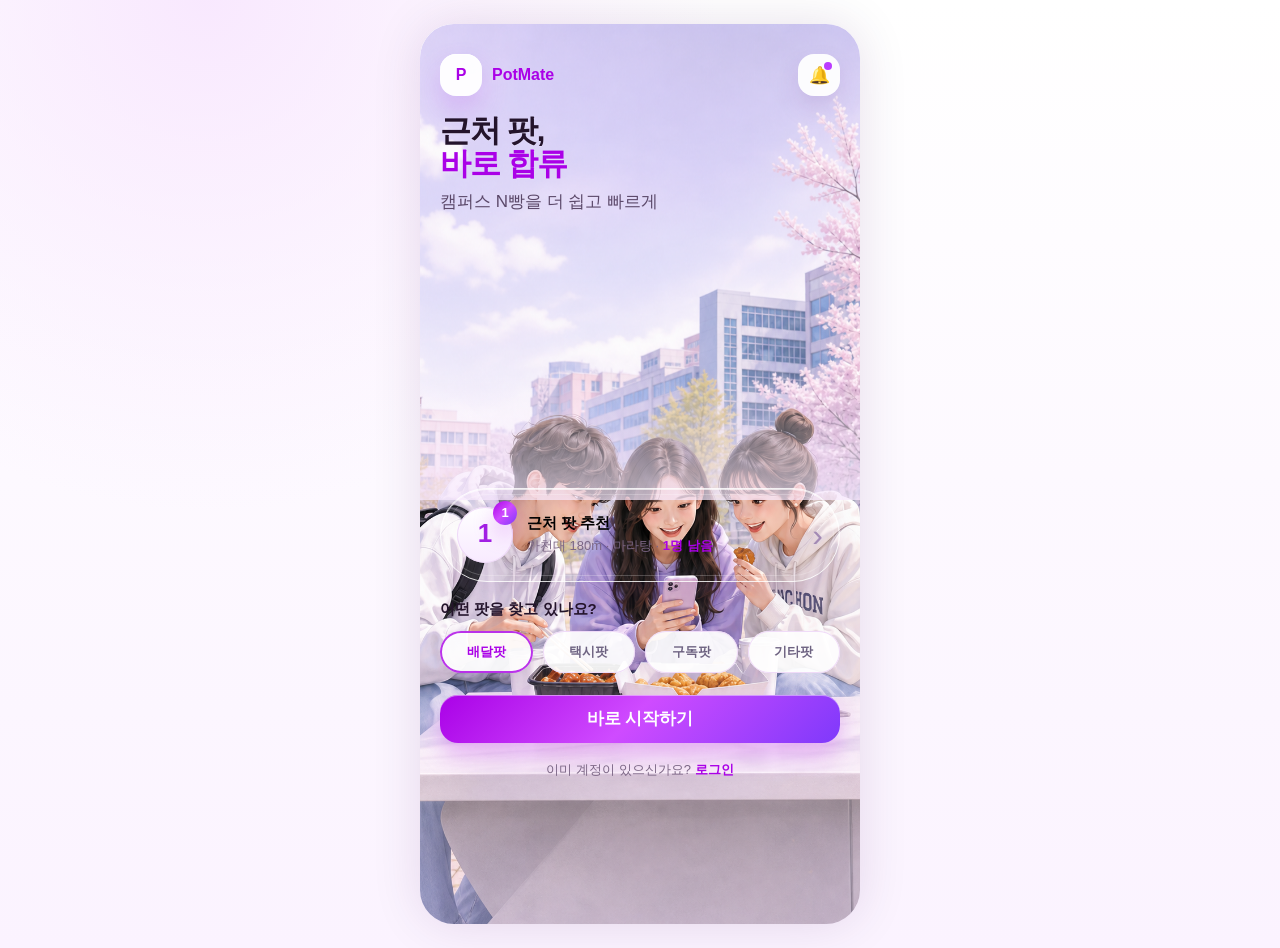
==== commit a85ba66f: "style: polish spotlight glass and unclamp home cards" ====
--- a/potmate_demo.html
+++ b/potmate_demo.html
@@ -243,24 +243,22 @@
   position: relative;
   width: 100%;
   text-align: left;
-  border-radius: 30px;
-  background:
-    linear-gradient(145deg, rgba(255, 255, 255, 0.5) 0%, rgba(255, 255, 255, 0.2) 48%, rgba(255, 255, 255, 0.3) 100%);
+  border: 1.4px solid rgba(255, 255, 255, 0.82);
+  border-radius: 999px;
+  background: transparent;
   box-shadow:
-    inset 0 1px 0 rgba(255, 255, 255, 0.72),
-    inset 0 -12px 24px rgba(255, 255, 255, 0.08),
-    0 22px 42px rgba(82, 19, 114, 0.12);
-  backdrop-filter: blur(22px) saturate(1.15);
+    inset 0 1px 0 rgba(255, 255, 255, 0.64),
+    0 16px 30px rgba(82, 19, 114, 0.08);
+  backdrop-filter: none;
 }
 
 .onboarding-action-card--spotlight::before {
   content: "";
   position: absolute;
-  inset: 1px;
-  border-radius: 29px;
-  background:
-    radial-gradient(circle at 18% 16%, rgba(255, 255, 255, 0.55), transparent 28%),
-    linear-gradient(180deg, rgba(255, 255, 255, 0.16) 0%, rgba(255, 255, 255, 0) 45%);
+  inset: 5px;
+  border: 1px solid rgba(255, 255, 255, 0.22);
+  border-radius: 999px;
+  background: transparent;
   pointer-events: none;
 }
 
@@ -821,25 +819,41 @@
   text-overflow: ellipsis;
 }
 
-.pot-card .card-copy,
-.pot-card .inline-note,
-.meta-chip,
+.pot-card .card-copy {
+  display: -webkit-box;
+  -webkit-line-clamp: 2;
+  -webkit-box-orient: vertical;
+  overflow: hidden;
+  white-space: normal;
+}
+
+.pot-card__footer {
+  align-items: center;
+  justify-content: flex-start;
+  gap: 10px;
+}
+
+.pot-card .inline-note {
+  min-width: 0;
+  flex: 1 1 auto;
+  white-space: nowrap;
+  overflow: hidden;
+  text-overflow: ellipsis;
+}
+
 .meta-chip strong {
   white-space: nowrap;
   overflow: hidden;
   text-overflow: ellipsis;
 }
 
-.pot-card__footer {
-  align-items: center;
-}
-
 .pot-card__cta {
   min-width: fit-content;
   min-height: 42px;
-  padding: 0 16px;
+  margin-left: auto;
+  padding: 0 14px;
   border-radius: 16px;
-  font-size: 14px;
+  font-size: 13px;
   flex: 0 0 auto;
 }
 
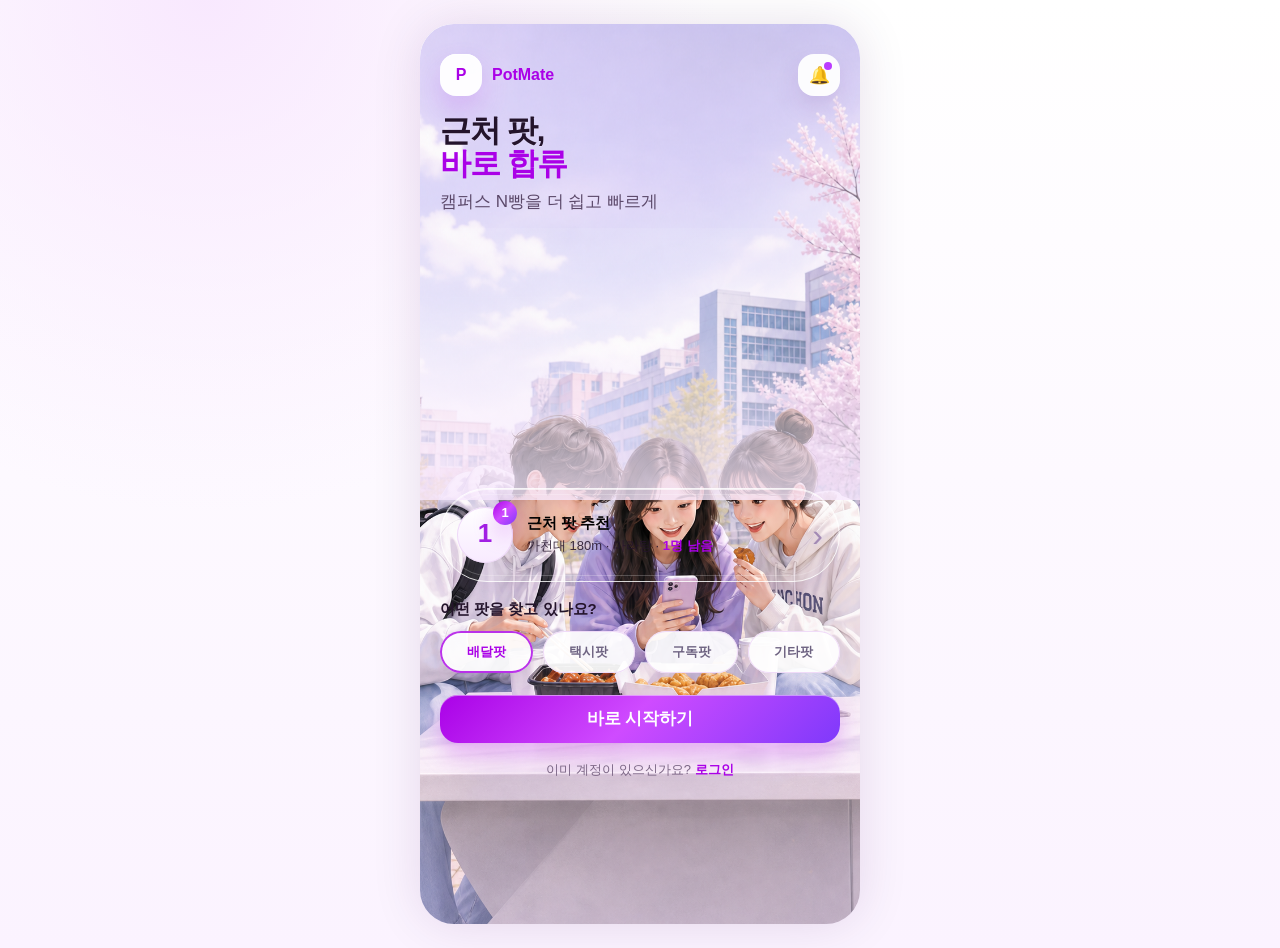
==== commit 2e4bc805: "style: deepen onboarding scene contrast" ====
--- a/potmate_demo.html
+++ b/potmate_demo.html
@@ -111,9 +111,9 @@
 
 .onboarding-screen--scene {
   background:
-    radial-gradient(circle at 16% 10%, rgba(255, 255, 255, 0.88), transparent 10rem),
-    radial-gradient(circle at 84% 8%, rgba(231, 198, 250, 0.48), transparent 11rem),
-    linear-gradient(180deg, rgba(255, 255, 255, 0.88) 0%, rgba(255, 255, 255, 0.58) 17%, rgba(255, 255, 255, 0.14) 36%, rgba(250, 240, 255, 0.18) 58%, rgba(247, 231, 254, 0.84) 100%);
+    radial-gradient(circle at 16% 10%, rgba(255, 255, 255, 0.8), transparent 10rem),
+    radial-gradient(circle at 84% 8%, rgba(231, 198, 250, 0.42), transparent 11rem),
+    linear-gradient(180deg, rgba(255, 255, 255, 0.78) 0%, rgba(255, 255, 255, 0.64) 18%, rgba(252, 247, 255, 0.54) 38%, rgba(250, 240, 255, 0.52) 62%, rgba(247, 231, 254, 0.88) 100%);
 }
 
 .onboarding-scene-layer,
@@ -136,7 +136,7 @@
   z-index: 0;
   pointer-events: none;
   background:
-    linear-gradient(180deg, rgba(255, 255, 255, 0.72) 0%, rgba(255, 255, 255, 0.44) 16%, rgba(255, 255, 255, 0.08) 31%, rgba(255, 255, 255, 0) 43%, rgba(255, 255, 255, 0.04) 56%, rgba(247, 236, 253, 0.38) 74%, rgba(247, 236, 253, 0.92) 100%);
+    linear-gradient(180deg, rgba(255, 255, 255, 0.66) 0%, rgba(255, 255, 255, 0.5) 16%, rgba(255, 255, 255, 0.32) 32%, rgba(251, 245, 255, 0.24) 48%, rgba(249, 240, 254, 0.36) 64%, rgba(247, 236, 253, 0.58) 82%, rgba(247, 236, 253, 0.9) 100%);
 }
 
 .onboarding-header,
@@ -220,7 +220,7 @@
   width: 100%;
   height: 100%;
   background:
-    linear-gradient(180deg, rgba(255, 255, 255, 0) 0%, rgba(255, 255, 255, 0.02) 54%, rgba(248, 233, 254, 0.74) 100%);
+    linear-gradient(180deg, rgba(255, 255, 255, 0.08) 0%, rgba(255, 255, 255, 0.12) 40%, rgba(249, 237, 254, 0.54) 72%, rgba(248, 233, 254, 0.82) 100%);
 }
 
 .onboarding-card-stack {
@@ -314,7 +314,7 @@
 
 .onboarding-action-copy p {
   margin: 0;
-  color: var(--color-muted);
+  color: rgba(36, 20, 43, 0.88);
   font-size: 13px;
   line-height: 1.4;
   white-space: nowrap;
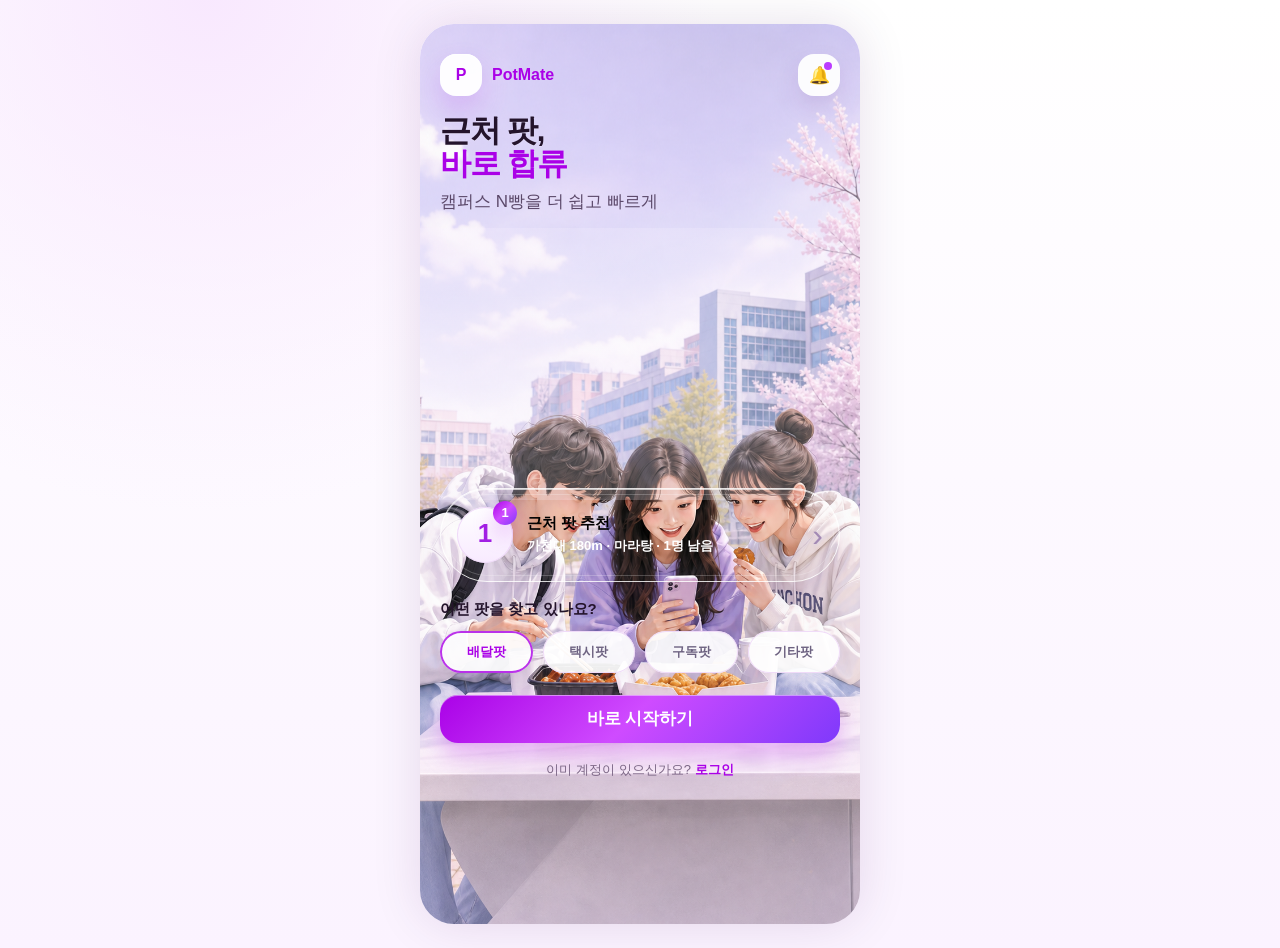
==== commit 6a1e8975: "style: unify onboarding veil and adaptive caption contrast" ====
--- a/potmate_demo.html
+++ b/potmate_demo.html
@@ -111,9 +111,9 @@
 
 .onboarding-screen--scene {
   background:
-    radial-gradient(circle at 16% 10%, rgba(255, 255, 255, 0.8), transparent 10rem),
-    radial-gradient(circle at 84% 8%, rgba(231, 198, 250, 0.42), transparent 11rem),
-    linear-gradient(180deg, rgba(255, 255, 255, 0.78) 0%, rgba(255, 255, 255, 0.64) 18%, rgba(252, 247, 255, 0.54) 38%, rgba(250, 240, 255, 0.52) 62%, rgba(247, 231, 254, 0.88) 100%);
+    radial-gradient(circle at 18% 12%, rgba(255, 255, 255, 0.38), transparent 11rem),
+    radial-gradient(circle at 84% 10%, rgba(231, 198, 250, 0.26), transparent 12rem),
+    linear-gradient(180deg, rgba(250, 242, 255, 0.74) 0%, rgba(249, 240, 254, 0.74) 100%);
 }
 
 .onboarding-scene-layer,
@@ -136,7 +136,7 @@
   z-index: 0;
   pointer-events: none;
   background:
-    linear-gradient(180deg, rgba(255, 255, 255, 0.66) 0%, rgba(255, 255, 255, 0.5) 16%, rgba(255, 255, 255, 0.32) 32%, rgba(251, 245, 255, 0.24) 48%, rgba(249, 240, 254, 0.36) 64%, rgba(247, 236, 253, 0.58) 82%, rgba(247, 236, 253, 0.9) 100%);
+    linear-gradient(180deg, rgba(251, 244, 255, 0.46) 0%, rgba(251, 244, 255, 0.42) 100%);
 }
 
 .onboarding-header,
@@ -220,7 +220,7 @@
   width: 100%;
   height: 100%;
   background:
-    linear-gradient(180deg, rgba(255, 255, 255, 0.08) 0%, rgba(255, 255, 255, 0.12) 40%, rgba(249, 237, 254, 0.54) 72%, rgba(248, 233, 254, 0.82) 100%);
+    linear-gradient(180deg, rgba(250, 242, 255, 0.22) 0%, rgba(250, 242, 255, 0.22) 100%);
 }
 
 .onboarding-card-stack {
@@ -314,16 +314,18 @@
 
 .onboarding-action-copy p {
   margin: 0;
-  color: rgba(36, 20, 43, 0.88);
+  color: #fff;
   font-size: 13px;
   line-height: 1.4;
+  font-weight: 700;
+  mix-blend-mode: difference;
   white-space: nowrap;
   overflow: hidden;
   text-overflow: ellipsis;
 }
 
 .onboarding-action-copy em {
-  color: var(--color-main);
+  color: inherit;
   font-weight: 900;
 }
 
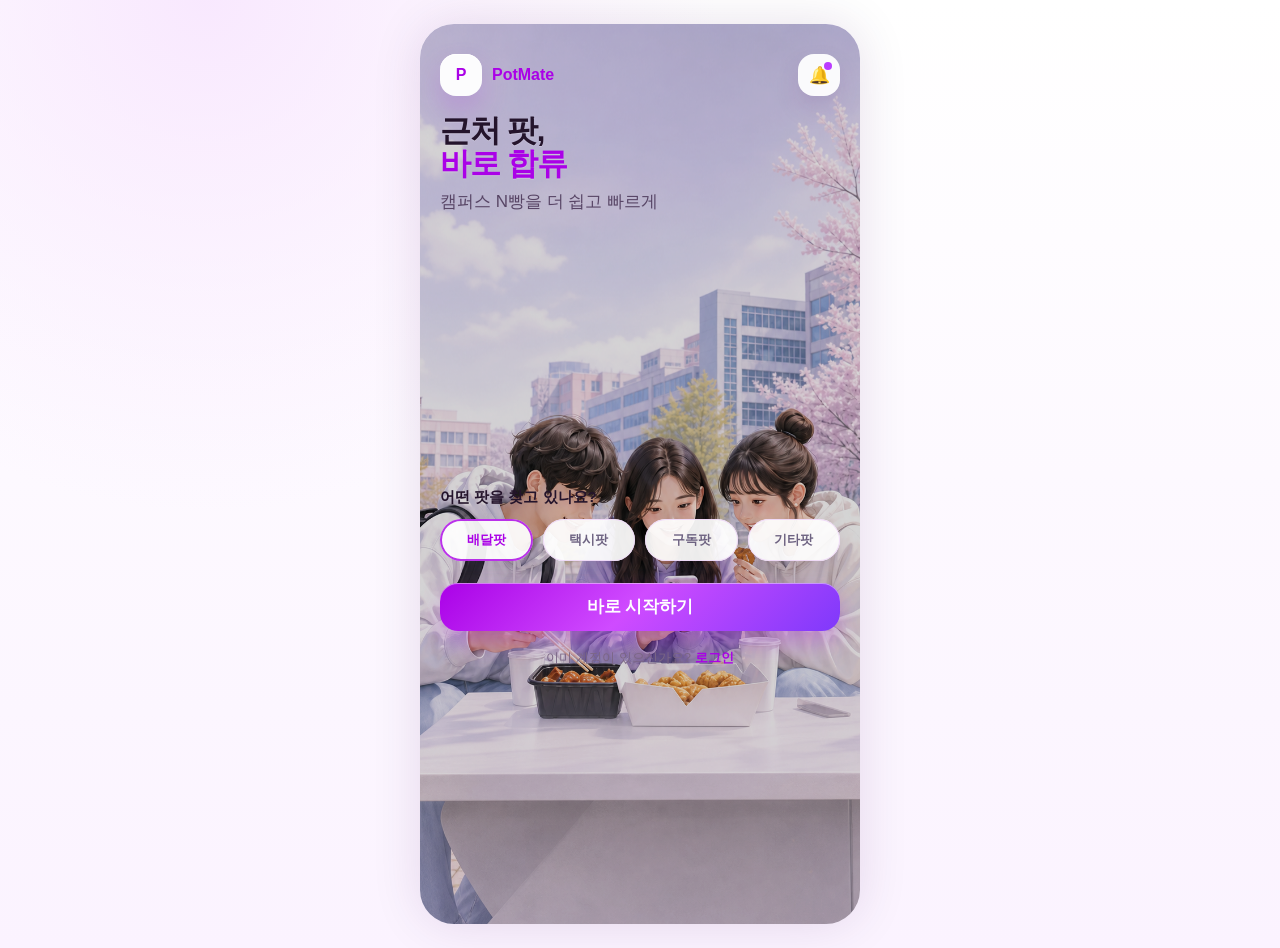
==== commit f9723722: "style: unify onboarding veil and remove spotlight card" ====
--- a/potmate_demo.html
+++ b/potmate_demo.html
@@ -111,9 +111,7 @@
 
 .onboarding-screen--scene {
   background:
-    radial-gradient(circle at 18% 12%, rgba(255, 255, 255, 0.38), transparent 11rem),
-    radial-gradient(circle at 84% 10%, rgba(231, 198, 250, 0.26), transparent 12rem),
-    linear-gradient(180deg, rgba(250, 242, 255, 0.74) 0%, rgba(249, 240, 254, 0.74) 100%);
+    linear-gradient(180deg, rgba(247, 239, 252, 0.92) 0%, rgba(247, 239, 252, 0.92) 100%);
 }
 
 .onboarding-scene-layer,
@@ -128,6 +126,7 @@
   background-position: center top;
   background-size: 112% auto;
   transform: scale(1.02);
+  filter: saturate(0.94) brightness(0.84);
   pointer-events: none;
 }
 
@@ -136,12 +135,11 @@
   z-index: 0;
   pointer-events: none;
   background:
-    linear-gradient(180deg, rgba(251, 244, 255, 0.46) 0%, rgba(251, 244, 255, 0.42) 100%);
+    linear-gradient(180deg, rgba(251, 244, 255, 0.52) 0%, rgba(251, 244, 255, 0.52) 100%);
 }
 
 .onboarding-header,
-.onboarding-brand,
-.onboarding-action-card {
+.onboarding-brand {
   display: flex;
   align-items: center;
 }
@@ -219,120 +217,7 @@
 .onboarding-photo {
   width: 100%;
   height: 100%;
-  background:
-    linear-gradient(180deg, rgba(250, 242, 255, 0.22) 0%, rgba(250, 242, 255, 0.22) 100%);
-}
-
-.onboarding-card-stack {
-  display: grid;
-  gap: 14px;
-  margin-top: 0;
-}
-
-.onboarding-action-card {
-  gap: 14px;
-  padding: 18px 16px;
-  border: 1px solid rgba(255, 255, 255, 0.58);
-  border-radius: 24px;
-  background: rgba(255, 255, 255, 0.42);
-  box-shadow: 0 18px 40px rgba(82, 19, 114, 0.1);
-  backdrop-filter: blur(18px) saturate(1.08);
-}
-
-.onboarding-action-card--spotlight {
-  position: relative;
-  width: 100%;
-  text-align: left;
-  border: 1.4px solid rgba(255, 255, 255, 0.82);
-  border-radius: 999px;
   background: transparent;
-  box-shadow:
-    inset 0 1px 0 rgba(255, 255, 255, 0.64),
-    0 16px 30px rgba(82, 19, 114, 0.08);
-  backdrop-filter: none;
-}
-
-.onboarding-action-card--spotlight::before {
-  content: "";
-  position: absolute;
-  inset: 5px;
-  border: 1px solid rgba(255, 255, 255, 0.22);
-  border-radius: 999px;
-  background: transparent;
-  pointer-events: none;
-}
-
-.onboarding-action-icon {
-  position: relative;
-  display: grid;
-  width: 56px;
-  height: 56px;
-  flex: 0 0 56px;
-  place-items: center;
-  border-radius: 50%;
-  color: #a220e4;
-  background: linear-gradient(180deg, #fff 0%, #f8eaff 100%);
-  box-shadow: inset 0 0 0 1px rgba(239, 216, 248, 0.95);
-  font-size: 26px;
-  font-weight: 900;
-}
-
-.onboarding-action-icon--pin span {
-  position: relative;
-  top: -1px;
-}
-
-.onboarding-action-icon--pin::after {
-  content: "1";
-  position: absolute;
-  top: -6px;
-  right: -4px;
-  display: grid;
-  width: 24px;
-  height: 24px;
-  place-items: center;
-  border-radius: 50%;
-  color: #fff;
-  background: var(--gradient-main);
-  box-shadow: 0 10px 22px rgba(170, 1, 231, 0.24);
-  font-size: 13px;
-}
-
-.onboarding-action-copy {
-  min-width: 0;
-  flex: 1 1 auto;
-}
-
-.onboarding-action-copy strong {
-  display: block;
-  margin-bottom: 4px;
-  font-size: 15px;
-  white-space: nowrap;
-  overflow: hidden;
-  text-overflow: ellipsis;
-}
-
-.onboarding-action-copy p {
-  margin: 0;
-  color: #fff;
-  font-size: 13px;
-  line-height: 1.4;
-  font-weight: 700;
-  mix-blend-mode: difference;
-  white-space: nowrap;
-  overflow: hidden;
-  text-overflow: ellipsis;
-}
-
-.onboarding-action-copy em {
-  color: inherit;
-  font-weight: 900;
-}
-
-.onboarding-action-arrow {
-  color: #a38ab4;
-  font-size: 32px;
-  line-height: 1;
 }
 
 .onboarding-chip-block {
@@ -2429,19 +2314,6 @@
         <div class="onboarding-photo"></div>
       </div>
 
-      <div class="onboarding-card-stack">
-        <button type="button" class="onboarding-action-card onboarding-action-card--spotlight" data-onboarding-recommendation="recommended">
-          <div class="onboarding-action-icon onboarding-action-icon--pin">
-            <span>1</span>
-          </div>
-          <div class="onboarding-action-copy">
-            <strong>근처 팟 추천</strong>
-            <p>가천대 180m · 마라탕 · <em>1명 남음</em></p>
-          </div>
-          <span class="onboarding-action-arrow">›</span>
-        </button>
-      </div>
-
       <div class="onboarding-chip-block">
         <strong class="onboarding-chip-title">어떤 팟을 찾고 있나요?</strong>
         <div class="onboarding-chip-row">
@@ -2933,18 +2805,9 @@
   const openCard = event.target.closest('[data-pot-id]');
   const selectPotButton = event.target.closest('[data-select-pot]');
   const onboardingCategoryButton = event.target.closest('[data-onboarding-category]');
-  const onboardingRecommendationButton = event.target.closest('[data-onboarding-recommendation]');
 
   if (onboardingCategoryButton) {
     state.selectedCategory = onboardingCategoryButton.dataset.onboardingCategory;
-    setRoute('home');
-    return;
-  }
-
-  if (onboardingRecommendationButton) {
-    state.selectedCategory = categories[0];
-    state.query = '';
-    state.sortMode = 'distance';
     setRoute('home');
     return;
   }
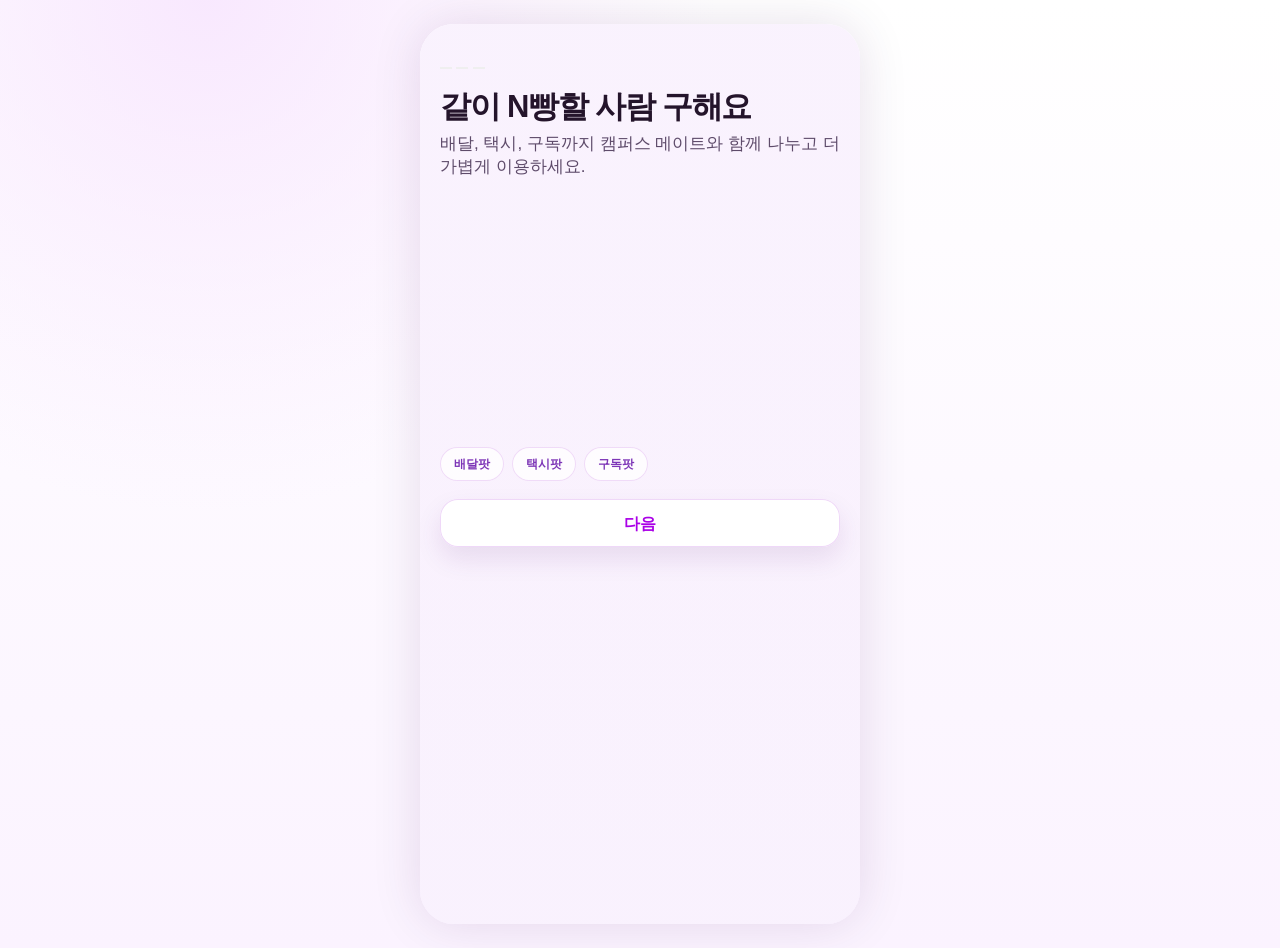
==== commit f7bade9d: "feat: align onboarding and trust UX" ====
--- a/potmate_demo.html
+++ b/potmate_demo.html
@@ -334,6 +334,10 @@
   margin-top: 18px;
 }
 
+.onboarding-support-row {
+  margin-top: -6px;
+}
+
 .student-chip {
   display: inline-flex;
   align-items: center;
@@ -527,6 +531,18 @@
   border-radius: 30px;
   background: var(--gradient-hub);
   box-shadow: var(--shadow-card);
+}
+
+.home-trust-panel {
+  display: grid;
+  gap: 12px;
+  margin-bottom: 18px;
+  padding: 18px;
+  backdrop-filter: blur(14px);
+}
+
+.home-trust-panel .ghost-button {
+  justify-self: start;
 }
 
 .hub-highlight__label {
@@ -1209,6 +1225,37 @@
   <script>
 /* js/potmate-data.js */
 window.PotMateSeed = {
+  hasSeenOnboarding: false,
+  onboardingIndex: 0,
+  authMode: 'login',
+  verification: {
+    status: 'unverified',
+    method: null,
+    skipped: false
+  },
+  onboardingSlides: [
+    {
+      title: '같이 N빵할 사람 구해요',
+      description: '배달, 택시, 구독까지 캠퍼스 메이트와 함께 나누고 더 가볍게 이용하세요.',
+      graphic: 'categories'
+    },
+    {
+      title: '근처 대학생과 쉽고 빠르게',
+      description: '위치 기반 매칭으로 내 주변 대학생들과 안전하게 연결됩니다.',
+      graphic: 'campus-map'
+    },
+    {
+      title: '모집부터 정산까지 한 번에',
+      description: '채팅, 정산, 네이버페이 결제까지 앱 안에서 모두 해결하세요.',
+      graphic: 'recruit-chat-pay'
+    }
+  ],
+  trustHighlights: [
+    '네이버 학생증 인증 완료',
+    '검증된 캠퍼스 메이트',
+    '에스크로 안전 정산',
+    '네이버페이 포인트 적립'
+  ],
   user: {
     id: 'me',
     name: '민아',
@@ -1452,7 +1499,42 @@
     '기타팟': { joinRadiusMeters: 500, subCategory: '공동구매' }
   };
 
-  const SETTLEMENT_STAGES = ['정산 대기', '정산 요청됨', '정산 완료'];
+  const SETTLEMENT_STAGES = ['참여자 결제', '금액 보관', '서비스 이용 완료', '방장 정산 완료'];
+  const SETTLEMENT_STAGE_INDEX = {
+    '정산 대기': 0,
+    '참여자 결제': 0,
+    participant_payment: 0,
+    '정산 요청됨': 1,
+    funds_held: 1,
+    '금액 보관': 1,
+    service_complete: 2,
+    '서비스 이용 완료': 2,
+    '정산 완료': 3,
+    host_settled: 3,
+    payout_complete: 3,
+    '방장 정산 완료': 3
+  };
+  const ESCROW_STAGE_BY_SETTLEMENT_STAGE = {
+    '정산 대기': 'participant_payment',
+    '정산 요청됨': 'funds_held',
+    '정산 완료': 'host_settled',
+    '참여자 결제': 'participant_payment',
+    '금액 보관': 'funds_held',
+    '서비스 이용 완료': 'service_complete',
+    '방장 정산 완료': 'host_settled'
+  };
+
+  SETTLEMENT_STAGE_INDEX['정산 요청됨'] = 0;
+  ESCROW_STAGE_BY_SETTLEMENT_STAGE['정산 요청됨'] = 'participant_payment';
+
+  const SETTLEMENT_STAGE_BY_ESCROW_STAGE = {
+    participant_payment: '참여자 결제',
+    funds_held: '금액 보관',
+    service_complete: '서비스 이용 완료',
+    host_settled: '방장 정산 완료'
+  };
+  const PENDING_PAYMENT_STATUSES = new Set(['정산 요청됨', '참여중', '참여자 결제', '금액 보관', '서비스 이용 완료']);
+  const COMPLETED_PAYMENT_STATUSES = new Set(['정산 완료', '방장 정산 완료', '충전 완료']);
 
   function clone(value) {
     return JSON.parse(JSON.stringify(value));
@@ -1558,6 +1640,65 @@
     }
 
     return base;
+  }
+
+  function buildVerificationSummary(verification) {
+    if (verification && verification.status === 'verified' && verification.method === 'naver_student_id' && !verification.skipped) {
+      return {
+        badge: '네이버 학생증 인증 완료',
+        headline: '검증된 캠퍼스 메이트',
+        helper: '같은 학교 학생만 더 안전하게 연결할 수 있어요.'
+      };
+    }
+
+    if (verification && verification.status === 'verified' && verification.method === 'school_email' && !verification.skipped) {
+      return {
+        badge: '학교 이메일 인증 완료',
+        headline: '검증된 캠퍼스 메이트',
+        helper: '같은 학교 학생만 참여할 수 있어요. 학교 이메일 확인으로 참여 신뢰를 보여줘요.'
+      };
+    }
+
+    if (verification && verification.skipped) {
+      return {
+        badge: '인증은 나중에',
+        headline: '둘러보기 모드로 시작했어요',
+        helper: '원할 때 학생 인증을 마치고 더 안전한 거래 보호를 받을 수 있어요.'
+      };
+    }
+
+    return {
+      badge: '학생 인증 전',
+      headline: '캠퍼스 메이트 인증 필요',
+      helper: '학생 인증을 마치면 더 안전하게 팟을 만들고 참여할 수 있어요.'
+    };
+  }
+
+  function normalizeEscrowStage(stageOrEscrow) {
+    if (ESCROW_STAGE_BY_SETTLEMENT_STAGE[stageOrEscrow]) return ESCROW_STAGE_BY_SETTLEMENT_STAGE[stageOrEscrow];
+    return stageOrEscrow || 'participant_payment';
+  }
+
+  function settlementStageFromEscrowStage(escrowStage) {
+    return SETTLEMENT_STAGE_BY_ESCROW_STAGE[normalizeEscrowStage(escrowStage)] || SETTLEMENT_STAGE_BY_ESCROW_STAGE.participant_payment;
+  }
+
+  function syncSettlementStatus(next, potId, status) {
+    next.settlements = (next.settlements || []).map((item) => (
+      item.potId === potId
+        ? { ...item, status }
+        : item
+    ));
+  }
+
+  function appendSystemMessage(next, pot, text) {
+    next.chats = next.chats || {};
+    next.chats[pot.id] = ensureChat(next.chats, pot);
+    next.chats[pot.id].messages.push({
+      from: 'system',
+      type: 'system',
+      text
+    });
   }
 
   function buildDetail(category, input) {
@@ -1623,6 +1764,7 @@
       deadlineLabel: input.deadlineLabel || input.deadline || '오늘 22:00',
       recruitStatus: '모집중',
       settlementStage: '정산 대기',
+      escrowStage: normalizeEscrowStage(input.escrowStage || input.settlementStage || 'participant_payment'),
       urgencyLabel: input.urgencyLabel || '모집 새로 시작',
       urgencyRank: Number(input.urgencyRank || 3),
       trustBadges: buildTrustBadges(category, input),
@@ -1677,6 +1819,7 @@
 
   function updatePotStage(pot, stage) {
     pot.settlementStage = stage;
+    pot.escrowStage = normalizeEscrowStage(stage);
     pot.timeline = buildSettlementStages(stage).map((item) => ({ label: item.label, state: item.state }));
   }
 
@@ -1743,6 +1886,7 @@
       ...member,
       paid: member.id === pot.host.id
     }));
+    pot.escrowStage = 'funds_held';
     updatePotStage(pot, '정산 요청됨');
 
     next.settlements = next.settlements || [];
@@ -1862,8 +2006,138 @@
     };
   }
 
+  function requestSettlement(state, potId, totalAmount) {
+    const next = clone(state);
+    const pot = next.pots.find((item) => item.id === potId);
+    if (!pot) return next;
+
+    const participants = pot.participants && pot.participants.length ? pot.participants : [];
+    const perPersonAmount = Math.ceil(Number(totalAmount || 0) / Math.max(participants.length, 1));
+    const participantPaymentStage = settlementStageFromEscrowStage('participant_payment');
+
+    pot.perPersonAmount = perPersonAmount;
+    pot.participants = participants.map((member) => ({
+      ...member,
+      paid: member.id === pot.host.id
+    }));
+    updatePotStage(pot, participantPaymentStage);
+
+    next.settlements = next.settlements || [];
+    next.settlements.unshift({
+      id: `settlement-${Date.now()}`,
+      potId,
+      title: pot.title,
+      amount: perPersonAmount,
+      totalAmount: Number(totalAmount || 0),
+      status: participantPaymentStage,
+      date: '방금'
+    });
+
+    next.payments = next.payments || [];
+    if (pot.participants.some((member) => member.id === next.user.id && !member.paid)) {
+      upsertPayment(next, {
+        id: `payment-${Date.now()}`,
+        potId,
+        title: pot.title,
+        category: pot.category,
+        amount: perPersonAmount,
+        status: participantPaymentStage,
+        date: '방금'
+      });
+    }
+
+    appendSystemMessage(next, pot, `정산 요청이 도착했어요. 1인당 ${formatWon(perPersonAmount)}씩 결제해 주세요.`);
+
+    return next;
+  }
+
+  function markParticipantPaid(state, potId, participantId, amount) {
+    const next = clone(state);
+    const pot = next.pots.find((item) => item.id === potId);
+    if (!pot) return next;
+
+    let deducted = false;
+    pot.participants = (pot.participants || []).map((member) => {
+      if (member.id !== participantId) return member;
+      deducted = !member.paid;
+      return { ...member, paid: true };
+    });
+
+    const totalAmount = Number(amount || pot.perPersonAmount || 0);
+    if (participantId === next.user.id && deducted) {
+      next.pointBalance = Math.max(Number(next.pointBalance || 0) - totalAmount, 0);
+    }
+
+    const allPaid = pot.participants.length > 0 && pot.participants.every((member) => member.paid);
+    const nextStage = settlementStageFromEscrowStage(allPaid ? 'funds_held' : 'participant_payment');
+    updatePotStage(pot, nextStage);
+
+    next.payments = next.payments || [];
+    upsertPayment(next, {
+      id: `paid-${Date.now()}`,
+      potId,
+      title: pot.title,
+      category: pot.category,
+      amount: totalAmount,
+      status: nextStage,
+      date: '방금'
+    });
+
+    syncSettlementStatus(next, potId, nextStage);
+    appendSystemMessage(
+      next,
+      pot,
+      allPaid
+        ? '모든 참여자의 결제가 완료되어 금액이 에스크로로 안전하게 보관 중이에요.'
+        : '결제가 반영됐어요. 남은 참여자의 결제가 끝나면 금액이 안전하게 보관돼요.'
+    );
+
+    return next;
+  }
+
+  function advanceEscrowStage(state, potId, nextEscrowStage) {
+    const next = clone(state);
+    const pot = next.pots.find((item) => item.id === potId);
+    if (!pot) return next;
+
+    const normalizedStage = normalizeEscrowStage(nextEscrowStage);
+    const nextStage = settlementStageFromEscrowStage(normalizedStage);
+
+    updatePotStage(pot, nextStage);
+    syncSettlementStatus(next, potId, nextStage);
+    next.payments = (next.payments || []).map((item) => (
+      item.potId === potId
+        ? { ...item, status: nextStage }
+        : item
+    ));
+
+    appendSystemMessage(
+      next,
+      pot,
+      normalizedStage === 'service_complete'
+        ? '서비스 이용이 완료되어 방장이 최종 정산을 준비하고 있어요.'
+        : '방장 정산 완료. 에스크로 보관 금액이 최종 정산까지 마무리됐어요.'
+    );
+
+    return next;
+  }
+
+  function buildWalletSections(state) {
+    const payments = clone(state.payments || []);
+    return {
+      pending: payments.filter((item) => PENDING_PAYMENT_STATUSES.has(item.status)),
+      completed: payments.filter((item) => COMPLETED_PAYMENT_STATUSES.has(item.status)),
+      recent: payments
+    };
+  }
+
   function buildSettlementStages(currentStage) {
-    const currentIndex = Math.max(SETTLEMENT_STAGES.indexOf(currentStage), 0);
+    const currentIndex = Math.max(
+      Object.prototype.hasOwnProperty.call(SETTLEMENT_STAGE_INDEX, currentStage)
+        ? SETTLEMENT_STAGE_INDEX[currentStage]
+        : 0,
+      0
+    );
     return SETTLEMENT_STAGES.map((label, index) => ({
       label,
       state: index < currentIndex ? 'done' : index === currentIndex ? 'current' : 'pending'
@@ -1894,9 +2168,11 @@
     sendReminder,
     chargePoints,
     markParticipantPaid,
+    advanceEscrowStage,
     getPaymentHistory,
     buildWalletSections,
     buildSettlementStages,
+    buildVerificationSummary,
     sendChatMessage,
     updateRecruitmentStatus
   };
@@ -1904,7 +2180,7 @@
 
 
 /* js/app.js */
-const core = window.PotMateCore;
+﻿const core = window.PotMateCore;
 const categories = ['전체', '배달팟', '택시팟', '구독팟', '기타팟'];
 const createCategories = categories.slice(1);
 
@@ -1994,6 +2270,47 @@
   `;
 }
 
+function onboardingSupportChips(slide) {
+  const chipsByGraphic = {
+    categories: ['배달팟', '택시팟', '구독팟'],
+    'campus-map': ['위치 기반 매칭', '근처 대학생 연결', '안전 참여'],
+    'recruit-chat-pay': ['모집', '채팅', '정산', '네이버페이']
+  };
+
+  return (chipsByGraphic[slide.graphic] || []).map((item) => `<span class="student-chip">${item}</span>`).join('');
+}
+
+function renderHomeTrustPanel() {
+  const summary = verificationSummary();
+  const baseItems = Array.isArray(state.trustHighlights) ? state.trustHighlights : [
+    '네이버 학생증 인증 완료',
+    '검증된 캠퍼스 메이트',
+    '에스크로 안전 정산',
+    '네이버페이 포인트 적립'
+  ];
+  const verified = Boolean(state.verification && state.verification.status === 'verified' && !state.verification.skipped);
+  const trustItems = [
+    verified ? summary.badge : null,
+    ...baseItems.slice(1)
+  ].filter((item, index, all) => item && all.indexOf(item) === index);
+
+  return `
+    <article class="glass-card home-trust-panel">
+      <div class="section-heading">
+        <h2>${verified ? summary.headline : '안전하게 시작하는 캠퍼스 N빵'}</h2>
+        <span>${verified ? summary.badge : '학생 인증 가능'}</span>
+      </div>
+      <p>${verified
+        ? '같은 학교 학생만 참여할 수 있어요. 에스크로 안전 정산과 네이버페이 포인트 적립 흐름도 홈에서 바로 확인할 수 있어요.'
+        : '학생 인증을 마치면 같은 학교 참여 신뢰를 더 분명하게 보여줄 수 있고, 안전 정산 흐름도 더 직관적으로 확인할 수 있어요.'}</p>
+      <div class="trust-row">
+        ${trustItems.map((item) => `<span class="trust-badge">${item}</span>`).join('')}
+      </div>
+      ${verified ? '' : '<button class="ghost-button" type="button" data-route="verification">지금 학생 인증하기</button>'}
+    </article>
+  `;
+}
+
 function renderHomeResults(sections) {
   const promo = state.promoBanners[0];
 
@@ -2097,6 +2414,30 @@
   toast.classList.add('is-visible');
   window.clearTimeout(showToast.timer);
   showToast.timer = window.setTimeout(() => toast.classList.remove('is-visible'), 2200);
+}
+
+function verificationSummary() {
+  if (typeof core.buildVerificationSummary === 'function') {
+    return core.buildVerificationSummary(state.verification);
+  }
+
+  return {
+    badge: '학생 인증 전',
+    headline: '캠퍼스 메이트 인증 필요',
+    helper: '학생 인증을 마치면 더 안전하게 팟을 만들고 참여할 수 있어요.'
+  };
+}
+
+function verificationMethodLabel() {
+  if (state.verification && state.verification.method === 'naver_student_id') {
+    return '네이버 학생증 인증 완료';
+  }
+
+  if (state.verification && state.verification.method === 'school_email') {
+    return '학교 이메일 인증 완료';
+  }
+
+  return '학생 인증 전';
 }
 
 function nav(active) {
@@ -2136,7 +2477,61 @@
   `;
 }
 
-function stageTrack(stage) {
+function settlementProgressStage(pot) {
+  if (pot && pot.escrowStage) {
+    return pot.escrowStage;
+  }
+  if (pot && pot.settlementStage === '정산 요청됨') {
+    return 'participant_payment';
+  }
+  if (pot && pot.settlementStage === '정산 완료') {
+    return 'host_settled';
+  }
+  return pot ? pot.settlementStage : 'participant_payment';
+}
+
+function escrowNotice(pot, options = {}) {
+  const stage = settlementProgressStage(pot);
+  const copy = {
+    participant_payment: {
+      title: '안전결제로 참여자 결제를 모으는 중',
+      description: '에스크로 기반 보호로 참여자 결제가 끝나면 금액이 안전하게 보관돼요.'
+    },
+    funds_held: {
+      title: '결제 금액이 에스크로로 보관 중',
+      description: '서비스 이용이 끝날 때까지 금액을 안전결제로 묶어 두고, 이후 방장이 최종 정산을 마무리해요.'
+    },
+    service_complete: {
+      title: '서비스 이용이 끝나 최종 정산만 남았어요',
+      description: '에스크로 기반 보호 상태에서 방장이 최종 정산 지급만 마치면 흐름이 완료돼요.'
+    },
+    host_settled: {
+      title: '방장 정산까지 모두 완료됐어요',
+      description: '안전결제 흐름이 끝났고, 네이버페이 포인트 적립 안내까지 같은 결제 흐름에서 확인할 수 있어요.'
+    }
+  }[stage] || {
+    title: '안전결제 흐름을 확인해 주세요',
+    description: '에스크로 기반 보호와 네이버페이 포인트 적립 안내를 같은 정산 흐름에서 보여줘요.'
+  };
+
+  return `
+    <article class="glass-card">
+      <div class="section-heading">
+        <h2>${options.title || copy.title}</h2>
+        <span>${options.badge || '안전결제'}</span>
+      </div>
+      <p>${options.description || copy.description}</p>
+      <div class="trust-row">
+        <span class="trust-badge">안전결제</span>
+        <span class="trust-badge">에스크로 기반 보호</span>
+        <span class="trust-badge">네이버페이 포인트 적립</span>
+      </div>
+    </article>
+  `;
+}
+
+function stageTrack(pot) {
+  const stage = typeof pot === 'string' ? pot : settlementProgressStage(pot);
   return `
     <div class="settlement-stage">
       <div class="stage-track">
@@ -2290,69 +2685,226 @@
   `;
 }
 
+function renderLoginPanel() {
+  return `
+    <div class="login-card glass-card">
+      <div class="page-title">
+        <h1>로그인</h1>
+        <p>ID와 비밀번호를 입력하고 바로 팟 탐색과 정산 흐름으로 이어가세요.</p>
+      </div>
+
+      <form id="login-form" class="form-stack login-form">
+        <label class="form-field">
+          <span>ID</span>
+          <input id="login-id" name="loginId" required placeholder="potmate_student" autocomplete="username">
+        </label>
+        <label class="form-field">
+          <span>Password</span>
+          <input id="login-password" name="password" type="password" required placeholder="비밀번호 입력" autocomplete="current-password">
+        </label>
+        <label class="form-field remember-login">
+          <span>로그인 상태 유지</span>
+          <input id="remember-login" name="rememberLogin" type="checkbox">
+        </label>
+        <button class="gradient-button full-button" type="submit">로그인</button>
+      </form>
+
+      <button class="secondary-button full-button" type="button">카카오로 시작하기</button>
+      <button class="ghost-button find-account-link" type="button">아이디/비밀번호 찾기</button>
+    </div>
+  `;
+}
+
+function renderSignupPanel() {
+  return `
+    <div class="login-card glass-card">
+      <div class="page-title">
+        <h1>회원가입</h1>
+        <p>학교 커뮤니티에 맞는 계정을 만들고 안전한 N빵 흐름으로 들어오세요.</p>
+      </div>
+
+      <form id="signup-form" class="form-stack signup-form">
+        <label class="form-field">
+          <span>이메일</span>
+          <input id="signup-email" name="email" type="email" required placeholder="student@gachon.ac.kr" autocomplete="email">
+        </label>
+        <label class="form-field">
+          <span>비밀번호</span>
+          <input id="signup-password" name="password" type="password" required placeholder="8자 이상" autocomplete="new-password">
+        </label>
+        <label class="form-field">
+          <span>비밀번호 확인</span>
+          <input id="signup-password-confirm" name="passwordConfirm" type="password" required placeholder="비밀번호 다시 입력" autocomplete="new-password">
+        </label>
+        <button class="gradient-button full-button" type="submit">회원가입</button>
+      </form>
+
+      <button class="secondary-button full-button" type="button">카카오로 시작하기</button>
+    </div>
+  `;
+}
+
+function hostSettlementAction(pot) {
+  const stage = settlementProgressStage(pot);
+
+  if (pot.settlementStage === '정산 대기') {
+    return `<button type="button" data-route="settlement" data-select-pot="${pot.id}">정산 요청</button>`;
+  }
+  if (stage === 'funds_held') {
+    return `<button type="button" data-advance-escrow="${pot.id}" data-next-escrow="service_complete">서비스 이용 완료 처리</button>`;
+  }
+  if (stage === 'service_complete') {
+    return `<button type="button" data-advance-escrow="${pot.id}" data-next-escrow="host_settled">최종 정산 지급</button>`;
+  }
+  return `<button type="button" data-route="settlement" data-select-pot="${pot.id}">정산 상태 보기</button>`;
+}
+
+function renderTrustReminder() {
+  const summary = verificationSummary();
+  const trustItems = [
+    summary.badge,
+    '검증된 캠퍼스 메이트',
+    '에스크로 안전 정산',
+    '네이버페이 포인트 적립'
+  ].filter((item, index, all) => all.indexOf(item) === index);
+
+  return `
+    <article class="glass-card">
+      <div class="section-heading">
+        <h2>${summary.headline}</h2>
+        <span>${summary.badge}</span>
+      </div>
+      <p>${summary.helper} 에스크로 안전 정산과 네이버페이 포인트 적립 안내도 함께 확인할 수 있어요.</p>
+      <div class="trust-row">
+        ${trustItems.map((item) => `<span class="trust-badge">${item}</span>`).join('')}
+      </div>
+    </article>
+  `;
+}
+
+function renderAuth() {
+  const isLogin = state.authMode === 'login';
+
+  app.innerHTML = `
+    <section class="screen screen-enter auth-screen">
+      ${backButton('onboarding')}
+      <div class="auth-tabs">
+        <button type="button" class="${isLogin ? 'is-active' : ''}" data-auth-tab="login">로그인</button>
+        <button type="button" class="${isLogin ? '' : 'is-active'}" data-auth-tab="signup">회원가입</button>
+      </div>
+
+      ${isLogin ? renderLoginPanel() : renderSignupPanel()}
+      ${renderTrustReminder()}
+    </section>
+  `;
+}
+
+function renderVerification() {
+  const summary = verificationSummary();
+  const isVerified = Boolean(state.verification && state.verification.status === 'verified' && !state.verification.skipped);
+  const isSkipped = Boolean(state.verification && state.verification.skipped);
+  const methodLabel = verificationMethodLabel();
+
+  if (isVerified) {
+    app.innerHTML = `
+      <section class="screen screen-enter auth-screen verification-screen">
+        ${backButton('auth')}
+
+        <div class="page-title">
+          <h1>이미 학생 인증을 마쳤어요</h1>
+          <p>${methodLabel} 상태로 같은 학교 메이트 참여 준비가 끝났어요.</p>
+        </div>
+
+        ${renderTrustReminder()}
+
+        <div class="login-card glass-card">
+          <div class="section-heading">
+            <h2>현재 인증 상태</h2>
+            <span>${summary.badge}</span>
+          </div>
+          <div class="info-row"><span>신뢰 상태</span><strong>${summary.headline}</strong></div>
+          <div class="info-row"><span>인증 방식</span><strong>${methodLabel}</strong></div>
+          <button class="gradient-button full-button" type="button" data-route="home">홈으로 돌아가기</button>
+        </div>
+      </section>
+    `;
+    return;
+  }
+
+  app.innerHTML = `
+    <section class="screen screen-enter auth-screen verification-screen">
+      ${backButton('auth')}
+
+      <div class="page-title">
+        <h1>${isSkipped ? '학생 인증을 이어서 마칠 수 있어요' : '같은 학교 학생만 참여할 수 있어요'}</h1>
+        <p>${isSkipped
+          ? '네이버 학생증 인증이나 학교 이메일 인증으로 안전한 N빵을 이어서 시작하세요.'
+          : '네이버 학생증 인증으로 안전한 N빵을 시작하세요.'}</p>
+      </div>
+
+      ${renderTrustReminder()}
+
+      <div class="login-card glass-card">
+        <div class="section-heading">
+          <h2>${isSkipped ? '원할 때 바로 학생 인증' : '학생 인증 방법'}</h2>
+          <span>${isSkipped ? summary.badge : '검증된 캠퍼스 메이트'}</span>
+        </div>
+        ${isSkipped ? `<div class="info-row"><span>현재 상태</span><strong>${summary.headline}</strong></div>` : ''}
+        <div class="info-row"><span>참여 기준</span><strong>같은 학교 학생만 참여 가능</strong></div>
+        <div class="info-row"><span>인증 완료 상태</span><strong>검증된 캠퍼스 메이트</strong></div>
+        <div class="info-row"><span>우선 추천</span><strong>네이버 학생증 인증</strong></div>
+        <div class="info-row"><span>대안 방법</span><strong>학교 이메일 인증</strong></div>
+        <button class="gradient-button full-button" type="button" data-verify-method="naver_student_id">네이버 학생증으로 인증하기</button>
+        <button class="secondary-button full-button" type="button" data-verify-method="school_email">학교 이메일로 인증하기</button>
+        <button class="ghost-button full-button" type="button" data-skip-verification>나중에 인증할게요</button>
+      </div>
+    </section>
+  `;
+}
+
 function renderOnboarding() {
+  const slide = state.onboardingSlides[state.onboardingIndex] || state.onboardingSlides[0];
+  const isLast = state.onboardingIndex === state.onboardingSlides.length - 1;
+  // Approved slide copy includes "근처 대학생과 쉽고 빠르게" on the second onboarding page.
+
   app.innerHTML = `
     <section class="onboarding-screen onboarding-screen--scene screen-enter">
-      <div class="onboarding-scene-layer" aria-hidden="true" style="background-image: url('./images/onboarding-campus.png');"></div>
-      <div class="onboarding-header">
-        <div class="onboarding-brand">
-          <span class="brand-icon">P</span>
-          <strong>PotMate</strong>
-        </div>
-        <button class="onboarding-alert" type="button" aria-label="알림">
-          <span>🔔</span>
-          <i></i>
-        </button>
+      <div class="onboarding-pager">
+        ${state.onboardingSlides.map((item, index) => `
+          <button
+            type="button"
+            class="onboarding-dot ${index === state.onboardingIndex ? 'is-active' : ''}"
+            data-onboarding-page="${index}"
+            aria-label="${index + 1}번 온보딩"
+          ></button>
+        `).join('')}
       </div>
 
       <div class="onboarding-copy">
-        <h1 aria-label="근처 팟, 바로 합류">근처 팟,<br><span>바로 합류</span></h1>
-        <p>캠퍼스 N빵을 더 쉽고 빠르게</p>
-      </div>
-
-      <div class="onboarding-photo-card" aria-hidden="true">
+        <h1>${slide.title}</h1>
+        <p>${slide.description}</p>
+      </div>
+
+      <div class="onboarding-photo-card onboarding-graphic onboarding-graphic--${slide.graphic}" aria-hidden="true">
         <div class="onboarding-photo"></div>
       </div>
 
-      <div class="onboarding-chip-block">
-        <strong class="onboarding-chip-title">어떤 팟을 찾고 있나요?</strong>
-        <div class="onboarding-chip-row">
-          ${createCategories.map((category, index) => `
-            <button type="button" class="onboarding-chip onboarding-chip-button ${index === 0 ? 'is-active' : ''}" data-onboarding-category="${category}">${category}</button>
-          `).join('')}
-        </div>
-      </div>
-
-      <button class="gradient-button full-button onboarding-start-button" type="button" data-route="home">바로 시작하기</button>
-      <p class="onboarding-login-note">이미 계정이 있으신가요? <button type="button" class="onboarding-login-link" data-route="login">로그인</button></p>
+      <div class="student-chip-row onboarding-support-row">
+        ${onboardingSupportChips(slide)}
+      </div>
+
+      <div class="onboarding-actions">
+        ${isLast
+          ? '<button class="gradient-button full-button onboarding-start-button" type="button" data-route="auth">시작하기</button>'
+          : '<button class="secondary-button full-button" type="button" data-onboarding-next="next">다음</button>'}
+      </div>
     </section>
   `;
 }
 
 function renderLogin() {
-  app.innerHTML = `
-    <section class="screen screen-enter">
-      ${backButton('onboarding')}
-      <div class="page-title">
-        <h1>로그인</h1>
-        <p>ID와 비밀번호를 입력하고 팟 탐색과 정산 흐름으로 바로 이어가세요.</p>
-      </div>
-
-      <div class="login-card glass-card">
-        <form id="login-form" class="form-stack login-form">
-          <label class="form-field">
-            <span>ID</span>
-            <input id="login-id" name="loginId" required placeholder="potmate_student" autocomplete="username">
-          </label>
-          <label class="form-field">
-            <span>Password</span>
-            <input id="login-password" name="password" type="password" required placeholder="비밀번호 입력" autocomplete="current-password">
-          </label>
-          <button class="gradient-button full-button" type="submit">로그인</button>
-        </form>
-      </div>
-    </section>
-  `;
+  state.authMode = 'login';
+  renderAuth();
 }
 
 function renderHome(options = {}) {
@@ -2382,6 +2934,8 @@
         </div>
       </section>
 
+      ${renderHomeTrustPanel()}
+
       <label class="search-box">
         <input id="search-input" type="search" value="${escapeHtml(state.query)}" placeholder="메뉴, 장소, 서비스명 검색">
       </label>
@@ -2454,6 +3008,11 @@
         ${detailRows(pot)}
       </article>
 
+      ${escrowNotice(pot, {
+        title: '이 팟의 정산 보호 방식',
+        description: '안전결제와 에스크로 기반 보호로 참여자 결제부터 방장 정산 완료까지 같은 흐름에서 확인해요.'
+      })}
+
       ${timelineCard(pot)}
 
       <div class="fixed-action">
@@ -2549,7 +3108,7 @@
   const chat = state.chats[pot.id] || { messages: [], notice: '' };
   const isHost = pot.host.id === state.user.id;
   const myMembership = currentMember(pot);
-  const shouldPay = Boolean(myMembership && !myMembership.paid && pot.settlementStage === '정산 요청됨');
+  const shouldPay = Boolean(myMembership && !myMembership.paid && settlementProgressStage(pot) === 'participant_payment' && pot.settlementStage !== '정산 대기');
 
   app.innerHTML = `
     <section class="screen screen-enter">
@@ -2561,15 +3120,19 @@
         <span class="status-pill">${pot.settlementStage}</span>
       </header>
 
-      ${stageTrack(pot.settlementStage)}
+      ${stageTrack(pot)}
 
       ${isHost ? `
         <div class="host-actions">
           <button type="button" data-close-pot="${pot.id}">모집 마감</button>
-          <button type="button" data-route="settlement" data-select-pot="${pot.id}">정산 요청</button>
+          ${hostSettlementAction(pot)}
           <button type="button" data-manage="${pot.id}">대기 확인</button>
         </div>
       ` : ''}
+
+      ${escrowNotice(pot, {
+        title: '채팅에서도 안전결제 상태를 같이 확인해요'
+      })}
 
       <div class="announcement">${chat.notice || '채팅에서 일정과 정산 안내를 함께 확인해 주세요.'}</div>
 
@@ -2609,7 +3172,19 @@
   const participants = pot.participants || [];
   const totalAmount = state.settlementTotal || pot.perPersonAmount * Math.max(participants.length, 1);
   const myMembership = currentMember(pot);
-  const shouldPay = Boolean(myMembership && !myMembership.paid && pot.settlementStage === '정산 요청됨');
+  const stage = settlementProgressStage(pot);
+  const shouldPay = Boolean(myMembership && !myMembership.paid && stage === 'participant_payment' && pot.settlementStage !== '정산 대기');
+  const hostAction = isHost
+    ? (() => {
+      if (pot.settlementStage === '정산 대기') {
+        return `<button class="gradient-button full-button" type="button" data-request-settlement="${pot.id}">정산 요청 보내기</button>`;
+      }
+      if (stage === 'funds_held' || stage === 'service_complete') {
+        return hostSettlementAction(pot).replace('<button type="button"', '<button class="gradient-button full-button" type="button"');
+      }
+      return '';
+    })()
+    : '';
 
   app.innerHTML = `
     <section class="screen screen-enter">
@@ -2623,7 +3198,7 @@
         <p>누가 결제했고, 누가 아직 대기 중인지 실시간처럼 한눈에 보여줘요.</p>
       </div>
 
-      ${stageTrack(pot.settlementStage)}
+      ${stageTrack(pot)}
 
       <article class="glass-card">
         ${isHost ? `
@@ -2638,9 +3213,12 @@
         <div class="info-row"><span>1인당 금액</span><strong>${won(Math.ceil(totalAmount / Math.max(participants.length, 1)))}</strong></div>
       </article>
 
-      ${isHost && pot.settlementStage === '정산 대기' ? `
-        <button class="gradient-button full-button" type="button" data-request-settlement="${pot.id}">정산 요청 보내기</button>
-      ` : ''}
+      ${escrowNotice(pot, {
+        title: '정산 금액이 어떻게 보호되는지 보여줘요',
+        description: '안전결제와 에스크로 기반 보호로 참여자 결제, 금액 보관, 최종 정산 지급까지 같은 흐름에서 확인해요.'
+      })}
+
+      ${hostAction}
 
       ${shouldPay ? `
         <button class="gradient-button full-button" type="button" data-pay-settlement="${pot.id}">내 몫 결제하기</button>
@@ -2668,6 +3246,7 @@
 
 function renderMy() {
   const wallet = core.buildWalletSections(state);
+  const trustPot = potById(state.selectedPotId || state.activeChatId || (state.pots[0] && state.pots[0].id));
 
   app.innerHTML = `
     <section class="screen screen-enter">
@@ -2681,6 +3260,11 @@
         <strong class="price-xl">${won(state.pointBalance)}</strong>
         <p>안전 정산 대기 금액과 충전 내역을 함께 확인할 수 있어요.</p>
       </article>
+
+      ${trustPot ? escrowNotice(trustPot, {
+        title: '안전결제 보호와 포인트 적립을 같이 확인해요',
+        description: '에스크로 기반 보호, 안전결제 진행 상태, 네이버페이 포인트 적립 안내를 My 결제에서 바로 이어서 보여줘요.'
+      }) : ''}
 
       <div class="wallet-quick-charge">
         ${state.chargeOptions.map((amount) => `
@@ -2782,6 +3366,12 @@
     case 'create':
       renderCreate();
       break;
+    case 'auth':
+      renderAuth();
+      break;
+    case 'verification':
+      renderVerification();
+      break;
     case 'login':
       renderLogin();
       break;
@@ -2797,6 +3387,7 @@
   const confirmJoin = event.target.closest('[data-confirm-join]');
   const chargeButton = event.target.closest('[data-charge]');
   const requestSettlementButton = event.target.closest('[data-request-settlement]');
+  const advanceEscrowButton = event.target.closest('[data-advance-escrow]');
   const remindButton = event.target.closest('[data-remind]');
   const sendMessageButton = event.target.closest('[data-send-message]');
   const closePotButton = event.target.closest('[data-close-pot]');
@@ -2805,9 +3396,57 @@
   const openCard = event.target.closest('[data-pot-id]');
   const selectPotButton = event.target.closest('[data-select-pot]');
   const onboardingCategoryButton = event.target.closest('[data-onboarding-category]');
+  const onboardingNextButton = event.target.closest('[data-onboarding-next]');
+  const onboardingPageButton = event.target.closest('[data-onboarding-page]');
+  const authTabButton = event.target.closest('[data-auth-tab]');
+  const verifyMethodButton = event.target.closest('[data-verify-method]');
+  const skipVerificationButton = event.target.closest('[data-skip-verification]');
 
   if (onboardingCategoryButton) {
     state.selectedCategory = onboardingCategoryButton.dataset.onboardingCategory;
+    setRoute('home');
+    return;
+  }
+
+  if (onboardingNextButton) {
+    state.onboardingIndex = Math.min(state.onboardingIndex + 1, state.onboardingSlides.length - 1);
+    render();
+    return;
+  }
+
+  if (onboardingPageButton) {
+    state.onboardingIndex = Number(onboardingPageButton.dataset.onboardingPage);
+    render();
+    return;
+  }
+
+  if (authTabButton) {
+    state.authMode = authTabButton.dataset.authTab;
+    renderAuth();
+    return;
+  }
+
+  if (verifyMethodButton) {
+    const method = verifyMethodButton.dataset.verifyMethod;
+
+    if (method === 'naver_student_id') {
+      state.verification = { status: 'verified', method: 'naver_student_id', skipped: false };
+      showToast('네이버 학생증 인증이 완료됐어요. 검증된 캠퍼스 메이트와 안심하고 시작해 보세요.');
+      setRoute('home');
+      return;
+    }
+
+    if (method === 'school_email') {
+      state.verification = { status: 'verified', method: 'school_email', skipped: false };
+      showToast('학교 이메일 확인이 완료됐어요. 검증된 캠퍼스 메이트와 안심하고 시작해 보세요.');
+      setRoute('home');
+      return;
+    }
+  }
+
+  if (skipVerificationButton) {
+    state.verification = { status: 'skipped', method: null, skipped: true };
+    showToast('학생 인증은 나중에 해도 괜찮아요. 먼저 홈에서 팟을 둘러보세요.');
     setRoute('home');
     return;
   }
@@ -2874,6 +3513,21 @@
     return;
   }
 
+  if (advanceEscrowButton) {
+    state = core.advanceEscrowStage(
+      state,
+      advanceEscrowButton.dataset.advanceEscrow,
+      advanceEscrowButton.dataset.nextEscrow
+    );
+    showToast(
+      advanceEscrowButton.dataset.nextEscrow === 'service_complete'
+        ? '서비스 이용 완료 단계로 넘어갔어요.'
+        : '최종 정산 지급까지 완료됐어요.'
+    );
+    setRoute('settlement', advanceEscrowButton.dataset.advanceEscrow);
+    return;
+  }
+
   if (remindButton) {
     showToast(core.sendReminder(remindButton.dataset.remind));
     return;
@@ -2981,6 +3635,25 @@
     return;
   }
 
+  if (event.target.id === 'signup-form') {
+    event.preventDefault();
+    const formData = new FormData(event.target);
+    const email = String(formData.get('email') || '').trim();
+    const password = String(formData.get('password') || '');
+    const passwordConfirm = String(formData.get('passwordConfirm') || '');
+    state.authMode = 'signup';
+
+    if (password !== passwordConfirm) {
+      showToast('비밀번호가 일치하지 않아요. 다시 확인해 주세요.');
+      renderAuth();
+      return;
+    }
+
+    state.authMode = 'login';
+    showToast(`${email || '회원가입 정보'} 저장 완료. 학생 인증을 이어서 같은 학교 메이트와 더 안심하고 시작해 보세요.`);
+    setRoute('verification');
+    return;
+  }
   if (event.target.id !== 'create-form') return;
   event.preventDefault();
 
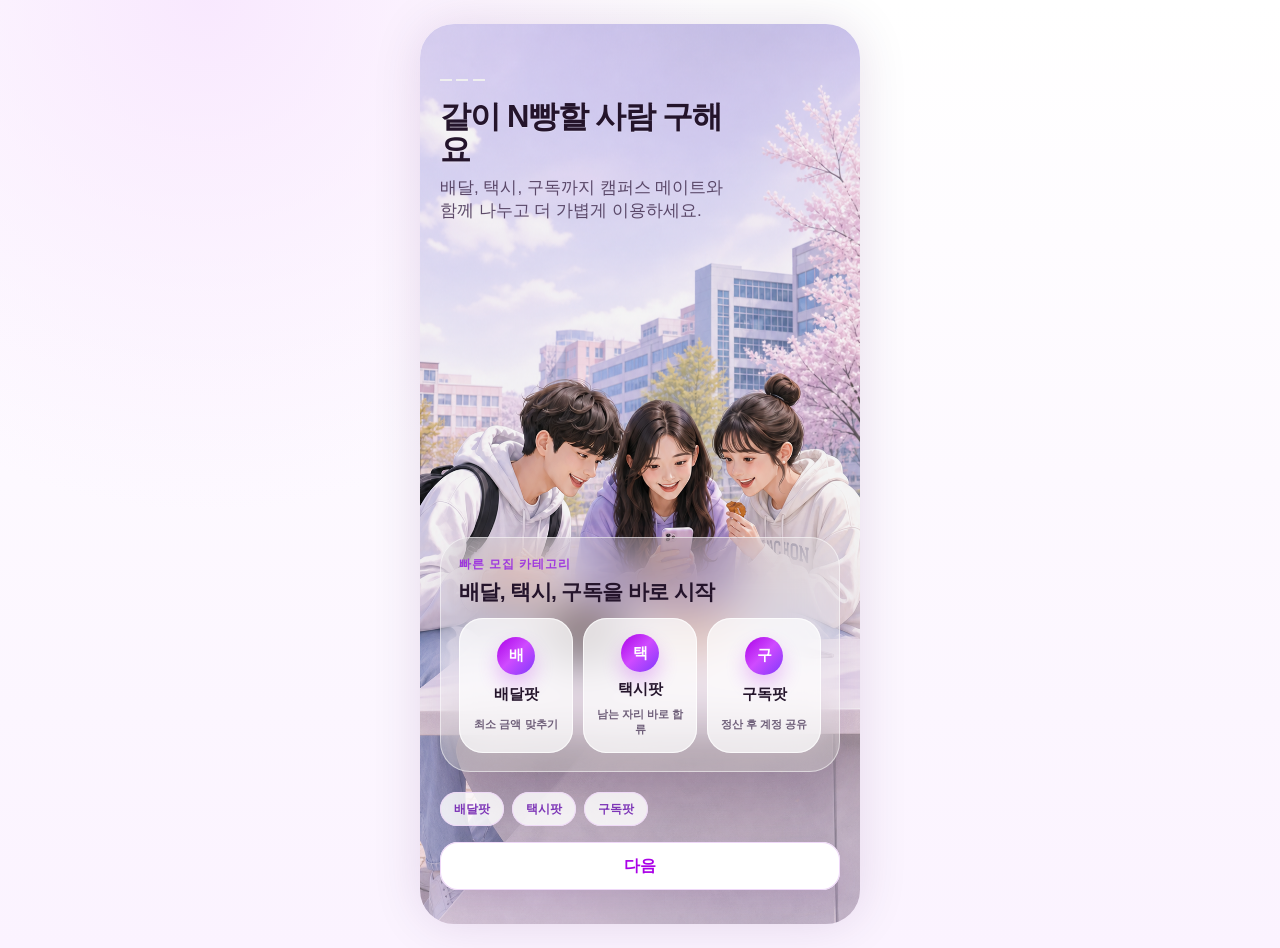
==== commit 873059a7: "fix: restore onboarding illustrations" ====
--- a/potmate_demo.html
+++ b/potmate_demo.html
@@ -90,10 +90,11 @@
 .onboarding-screen {
   position: relative;
   display: grid;
-  align-content: start;
-  gap: 18px;
+  grid-template-rows: auto auto minmax(340px, 1fr) auto auto;
+  align-content: stretch;
+  gap: 16px;
   min-height: 100vh;
-  padding: 30px 20px 28px;
+  padding: 42px 20px 34px;
   color: var(--color-ink);
   overflow: hidden;
   isolation: isolate;
@@ -111,7 +112,7 @@
 
 .onboarding-screen--scene {
   background:
-    linear-gradient(180deg, rgba(247, 239, 252, 0.92) 0%, rgba(247, 239, 252, 0.92) 100%);
+    linear-gradient(180deg, rgba(247, 239, 252, 0.22) 0%, rgba(247, 239, 252, 0.5) 100%);
 }
 
 .onboarding-scene-layer,
@@ -122,12 +123,17 @@
 
 .onboarding-scene-layer {
   z-index: 0;
-  background-repeat: no-repeat;
-  background-position: center top;
-  background-size: 112% auto;
-  transform: scale(1.02);
-  filter: saturate(0.94) brightness(0.84);
+  overflow: hidden;
   pointer-events: none;
+}
+
+.onboarding-scene-image {
+  width: 100%;
+  height: 100%;
+  object-fit: cover;
+  object-position: center bottom;
+  transform: scale(1.03);
+  filter: saturate(0.98) brightness(0.97);
 }
 
 .onboarding-screen--scene::before {
@@ -135,7 +141,7 @@
   z-index: 0;
   pointer-events: none;
   background:
-    linear-gradient(180deg, rgba(251, 244, 255, 0.52) 0%, rgba(251, 244, 255, 0.52) 100%);
+    linear-gradient(180deg, rgba(251, 244, 255, 0.34) 0%, rgba(251, 244, 255, 0.16) 30%, rgba(245, 233, 251, 0.38) 62%, rgba(242, 228, 249, 0.74) 100%);
 }
 
 .onboarding-header,
@@ -200,6 +206,10 @@
   color: var(--color-main);
 }
 
+.onboarding-copy {
+  max-width: 286px;
+}
+
 .onboarding-copy p {
   margin: 10px 0 0;
   color: rgba(76, 57, 90, 0.9);
@@ -208,16 +218,170 @@
 }
 
 .onboarding-photo-card {
-  min-height: 272px;
-  margin: -4px -20px -30px;
+  position: relative;
+  display: grid;
+  align-items: end;
+  min-height: 360px;
+  margin: 8px 0 0;
   background: transparent;
   box-shadow: none;
 }
 
-.onboarding-photo {
-  width: 100%;
-  height: 100%;
-  background: transparent;
+.onboarding-graphic-panel {
+  display: grid;
+  gap: 14px;
+  padding: 18px;
+  border-radius: 30px;
+  background: rgba(255, 255, 255, 0.18);
+  border: 1px solid rgba(255, 255, 255, 0.52);
+  box-shadow: 0 28px 60px rgba(76, 26, 104, 0.14);
+  backdrop-filter: blur(24px);
+}
+
+.onboarding-graphic-copy {
+  display: grid;
+  gap: 6px;
+}
+
+.onboarding-graphic-eyebrow {
+  color: #9f39de;
+  font-size: 12px;
+  font-weight: 900;
+  letter-spacing: 0.08em;
+  text-transform: uppercase;
+}
+
+.onboarding-graphic-copy strong {
+  font-size: 21px;
+  line-height: 1.22;
+  letter-spacing: -0.03em;
+}
+
+.onboarding-category-cards {
+  display: grid;
+  grid-template-columns: repeat(3, minmax(0, 1fr));
+  gap: 10px;
+}
+
+.onboarding-category-card,
+.onboarding-flow-step {
+  display: grid;
+  gap: 8px;
+  padding: 16px 12px;
+  border-radius: 24px;
+  background: rgba(255, 255, 255, 0.72);
+  box-shadow: inset 0 0 0 1px rgba(255, 255, 255, 0.72);
+  text-align: center;
+}
+
+.onboarding-category-card b,
+.onboarding-flow-step b {
+  font-size: 15px;
+}
+
+.onboarding-category-card small {
+  color: rgba(76, 57, 90, 0.8);
+  font-size: 11px;
+  font-weight: 700;
+  line-height: 1.35;
+}
+
+.onboarding-category-icon,
+.onboarding-flow-icon {
+  display: grid;
+  width: 38px;
+  height: 38px;
+  place-self: center;
+  place-items: center;
+  border-radius: 50%;
+  background: var(--gradient-main);
+  color: #fff;
+  font-size: 15px;
+  font-weight: 900;
+  box-shadow: 0 10px 20px rgba(170, 1, 231, 0.24);
+}
+
+.onboarding-map-card {
+  position: relative;
+  min-height: 194px;
+  border-radius: 28px;
+  overflow: hidden;
+  background: rgba(255, 255, 255, 0.56);
+  box-shadow: inset 0 0 0 1px rgba(255, 255, 255, 0.78);
+}
+
+.onboarding-map-grid {
+  position: absolute;
+  inset: 0;
+  background:
+    linear-gradient(rgba(170, 1, 231, 0.08) 1px, transparent 1px),
+    linear-gradient(90deg, rgba(170, 1, 231, 0.08) 1px, transparent 1px);
+  background-size: 34px 34px;
+}
+
+.onboarding-map-ring {
+  position: absolute;
+  left: 50%;
+  top: 50%;
+  width: 124px;
+  height: 124px;
+  border-radius: 50%;
+  border: 1px solid rgba(170, 1, 231, 0.22);
+  background: rgba(170, 1, 231, 0.06);
+  transform: translate(-50%, -50%);
+}
+
+.onboarding-map-pin {
+  position: absolute;
+  display: grid;
+  width: 48px;
+  height: 48px;
+  place-items: center;
+  border-radius: 18px;
+  background: rgba(255, 255, 255, 0.88);
+  color: #882fd0;
+  box-shadow: 0 18px 32px rgba(112, 46, 157, 0.16);
+  font-size: 12px;
+  font-weight: 900;
+}
+
+.onboarding-map-pin--center {
+  left: 32%;
+  top: 52%;
+}
+
+.onboarding-map-pin--mate {
+  right: 16%;
+  top: 24%;
+}
+
+.onboarding-map-chip {
+  position: absolute;
+  left: 16px;
+  bottom: 16px;
+  display: inline-flex;
+  min-height: 32px;
+  align-items: center;
+  padding: 0 14px;
+  border-radius: 999px;
+  background: rgba(255, 255, 255, 0.92);
+  color: #7a31ba;
+  box-shadow: inset 0 0 0 1px rgba(239, 216, 248, 0.94);
+  font-size: 12px;
+  font-weight: 900;
+}
+
+.onboarding-flow-steps {
+  display: grid;
+  grid-template-columns: 1fr auto 1fr auto 1fr;
+  gap: 10px;
+  align-items: center;
+}
+
+.onboarding-flow-arrow {
+  color: #963adb;
+  font-size: 22px;
+  font-weight: 900;
 }
 
 .onboarding-chip-block {
@@ -335,7 +499,7 @@
 }
 
 .onboarding-support-row {
-  margin-top: -6px;
+  margin-top: 4px;
 }
 
 .student-chip {
@@ -2280,6 +2444,79 @@
   return (chipsByGraphic[slide.graphic] || []).map((item) => `<span class="student-chip">${item}</span>`).join('');
 }
 
+function renderOnboardingGraphic(slide) {
+  if (slide.graphic === 'campus-map') {
+    return `
+      <div class="onboarding-graphic-panel onboarding-graphic-panel--map">
+        <div class="onboarding-graphic-copy">
+          <span class="onboarding-graphic-eyebrow">내 주변 캠퍼스 맵</span>
+          <strong>근처 대학생과 바로 연결</strong>
+        </div>
+        <div class="onboarding-map-card">
+          <div class="onboarding-map-grid"></div>
+          <span class="onboarding-map-ring"></span>
+          <span class="onboarding-map-pin onboarding-map-pin--center">나</span>
+          <span class="onboarding-map-pin onboarding-map-pin--mate">팟</span>
+          <span class="onboarding-map-chip">300m 인증 참여</span>
+        </div>
+      </div>
+    `;
+  }
+
+  if (slide.graphic === 'recruit-chat-pay') {
+    return `
+      <div class="onboarding-graphic-panel onboarding-graphic-panel--flow">
+        <div class="onboarding-graphic-copy">
+          <span class="onboarding-graphic-eyebrow">모집부터 정산까지</span>
+          <strong>앱 안에서 한 번에 이어지는 흐름</strong>
+        </div>
+        <div class="onboarding-flow-steps">
+          <div class="onboarding-flow-step">
+            <span class="onboarding-flow-icon">1</span>
+            <b>모집</b>
+          </div>
+          <div class="onboarding-flow-arrow">→</div>
+          <div class="onboarding-flow-step">
+            <span class="onboarding-flow-icon">2</span>
+            <b>채팅</b>
+          </div>
+          <div class="onboarding-flow-arrow">→</div>
+          <div class="onboarding-flow-step">
+            <span class="onboarding-flow-icon">3</span>
+            <b>정산</b>
+          </div>
+        </div>
+      </div>
+    `;
+  }
+
+  return `
+    <div class="onboarding-graphic-panel onboarding-graphic-panel--categories">
+      <div class="onboarding-graphic-copy">
+        <span class="onboarding-graphic-eyebrow">빠른 모집 카테고리</span>
+        <strong>배달, 택시, 구독을 바로 시작</strong>
+      </div>
+      <div class="onboarding-category-cards">
+        <div class="onboarding-category-card">
+          <span class="onboarding-category-icon">배</span>
+          <b>배달팟</b>
+          <small>최소 금액 맞추기</small>
+        </div>
+        <div class="onboarding-category-card">
+          <span class="onboarding-category-icon">택</span>
+          <b>택시팟</b>
+          <small>남는 자리 바로 합류</small>
+        </div>
+        <div class="onboarding-category-card">
+          <span class="onboarding-category-icon">구</span>
+          <b>구독팟</b>
+          <small>정산 후 계정 공유</small>
+        </div>
+      </div>
+    </div>
+  `;
+}
+
 function renderHomeTrustPanel() {
   const summary = verificationSummary();
   const baseItems = Array.isArray(state.trustHighlights) ? state.trustHighlights : [
@@ -2869,6 +3106,10 @@
 
   app.innerHTML = `
     <section class="onboarding-screen onboarding-screen--scene screen-enter">
+      <div class="onboarding-scene-layer" aria-hidden="true">
+        <img class="onboarding-scene-image" src="images/onboarding-campus.png" alt="" decoding="async">
+      </div>
+
       <div class="onboarding-pager">
         ${state.onboardingSlides.map((item, index) => `
           <button
@@ -2885,8 +3126,8 @@
         <p>${slide.description}</p>
       </div>
 
-      <div class="onboarding-photo-card onboarding-graphic onboarding-graphic--${slide.graphic}" aria-hidden="true">
-        <div class="onboarding-photo"></div>
+      <div class="onboarding-photo-card" aria-hidden="true">
+        ${renderOnboardingGraphic(slide)}
       </div>
 
       <div class="student-chip-row onboarding-support-row">
